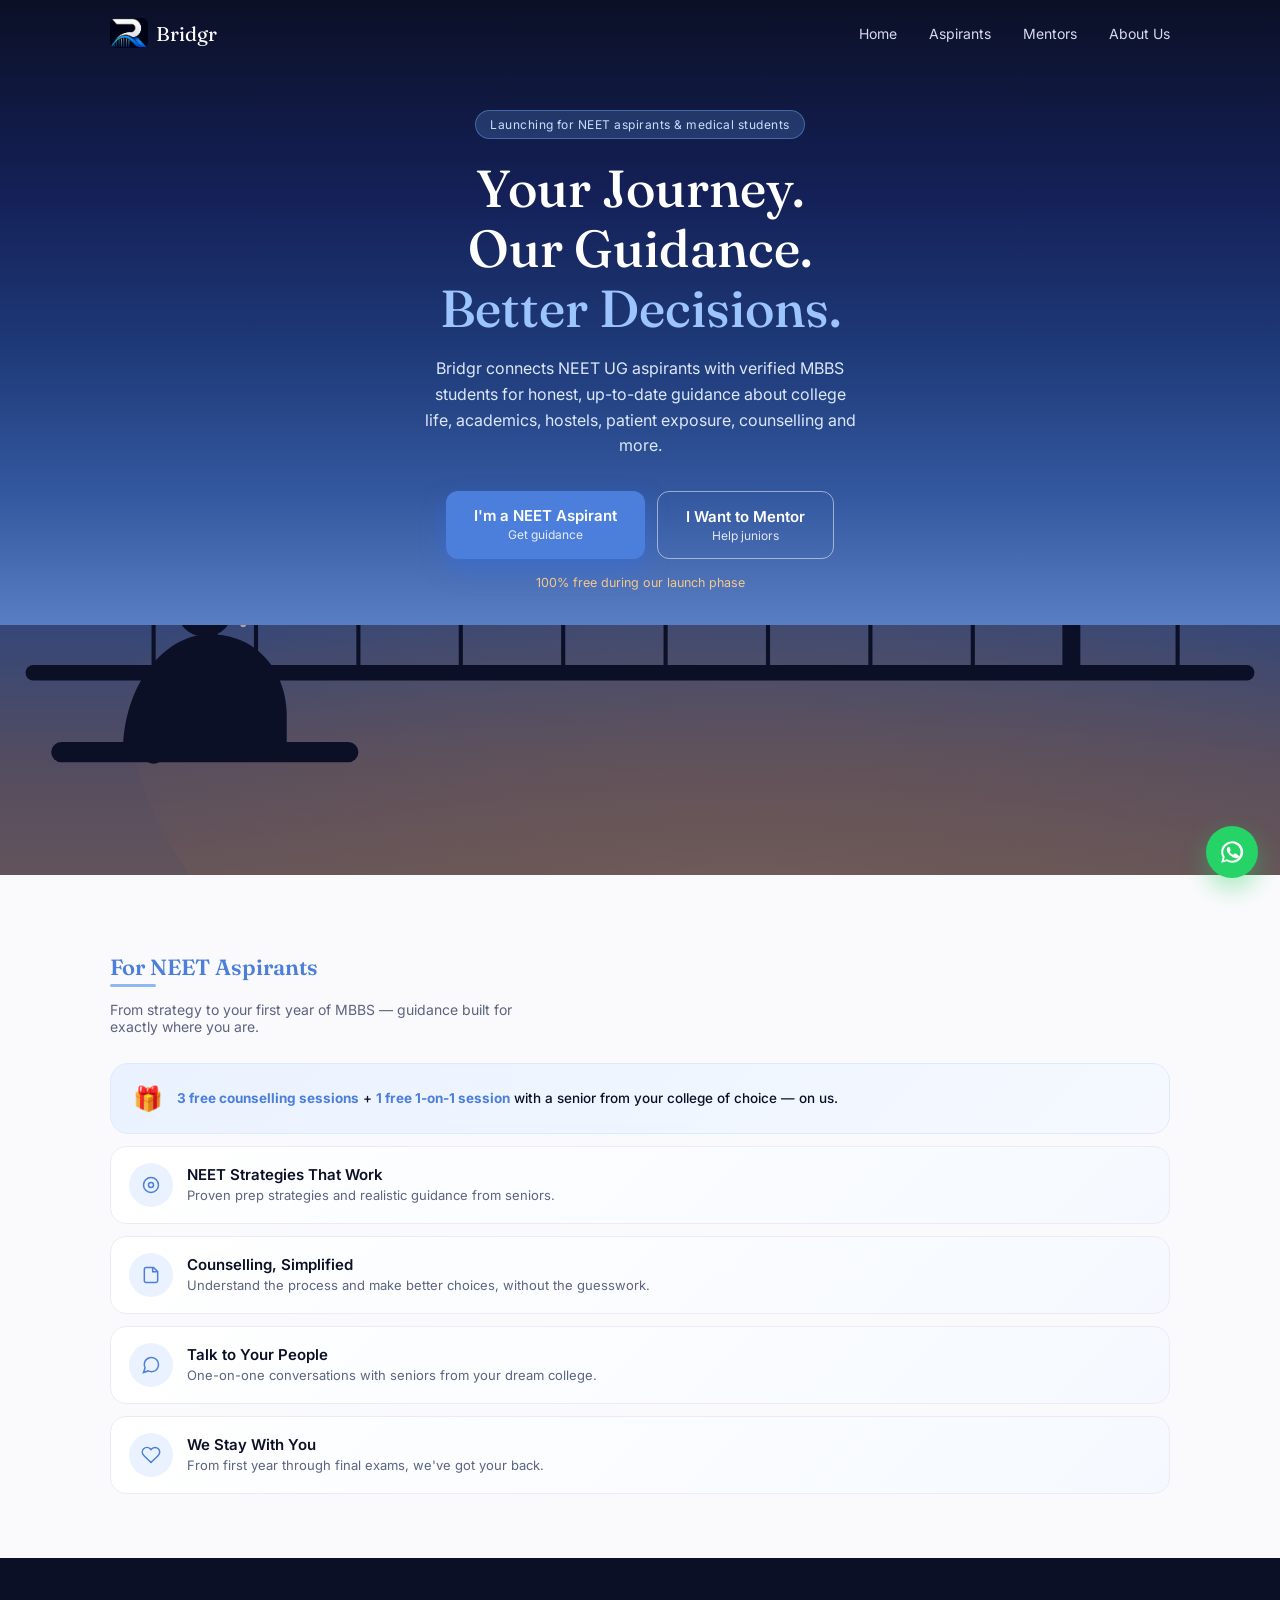
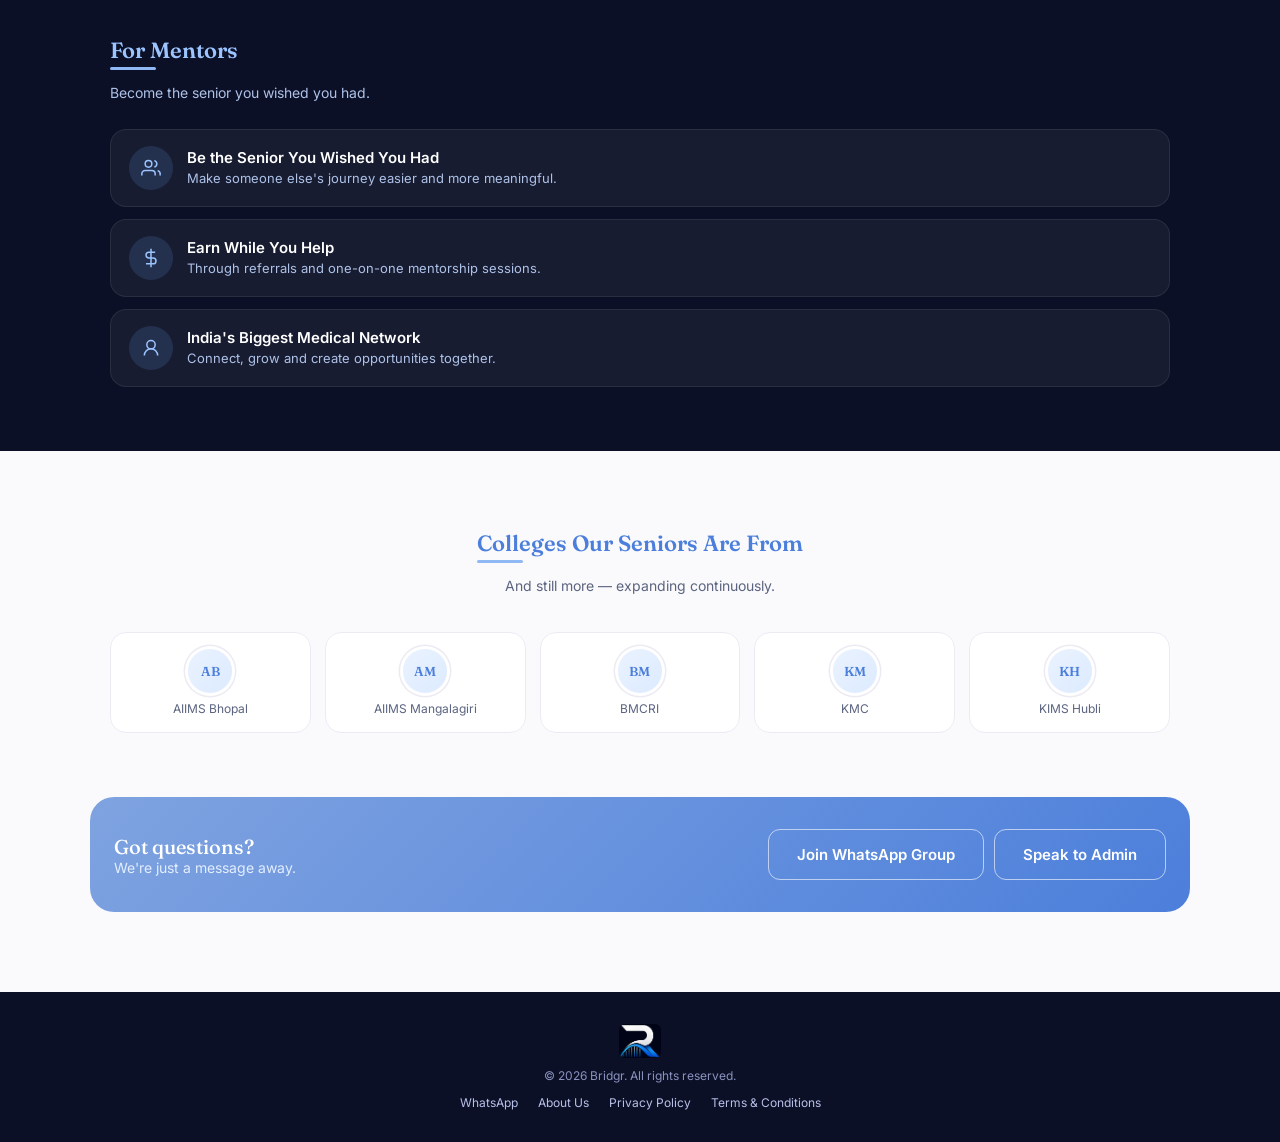
==== index.html @ baf256c0 "Add files via upload" ====
<!DOCTYPE html>
<html lang="en">
<head>
<meta charset="UTF-8" />
<meta name="viewport" content="width=device-width, initial-scale=1.0" />
<title>Bridgr — Your Journey. Our Guidance.</title>
<link rel="preconnect" href="https://fonts.googleapis.com">
<link href="https://fonts.googleapis.com/css2?family=Fraunces:opsz,wght@9..144,400;9..144,500;9..144,600&family=Inter:wght@400;500;600;700&display=swap" rel="stylesheet">
<link rel="icon" type="image/png" href="logo.png">
<style>
  :root{
    --navy:#0B1026; --blue:#4C7FDB; --blue-light:#8FB8F5; --blue-deep:#2C4E9E;
    --ink:#0B1026; --muted:#5B6480; --bg:#FAFAFC; --card:#FFFFFF; --line:#ECEBF4; --green:#25D366;
  }
  *{box-sizing:border-box; margin:0; padding:0;}
  html{scroll-behavior:smooth;}
  body{ font-family:'Inter', sans-serif; background:var(--bg); color:var(--ink); -webkit-font-smoothing:antialiased; }
  h1,h2,h3{ font-family:'Fraunces', serif; font-weight:500; }
  a{ text-decoration:none; color:inherit; }
  img{ max-width:100%; display:block; }
  .wrap{ max-width:1100px; margin:0 auto; padding:0 20px; }
  .reveal{ opacity:0; transform:translateY(18px); filter:blur(3px); transition:opacity .6s ease, transform .6s ease, filter .6s ease; }
  .reveal.in{ opacity:1; transform:translateY(0); filter:blur(0); }

  header{ position:fixed; top:0; left:0; right:0; z-index:50; transition:all .3s ease; padding:18px 0; }
  header.scrolled{ background:rgba(11,16,38,0.75); backdrop-filter:blur(12px); padding:12px 0; box-shadow:0 1px 0 rgba(255,255,255,0.06); }
  nav{ display:flex; align-items:center; justify-content:space-between; }
  .logo{ display:flex; align-items:center; gap:8px; }
  .logo img{ height:30px; width:auto; border-radius:6px; }
  .logo span{ font-family:'Fraunces', serif; color:#fff; font-size:20px; }
  .nav-links{ display:flex; gap:32px; }
  .nav-links a{ color:#D7DAF0; font-size:14px; }
  .menu-btn{ display:none; background:none; border:none; color:#fff; font-size:22px; cursor:pointer; }
  .mobile-menu{ display:none; flex-direction:column; gap:16px; padding:16px 20px 20px; background:rgba(11,16,38,0.97); }
  .mobile-menu.open{ display:flex; }
  .mobile-menu a{ color:#D7DAF0; font-size:15px; }

  .hero{ position:relative; padding:110px 0 0; background:linear-gradient(180deg, #0B1026 0%, #142057 22%, #1E3A78 40%, #33579E 56%, #5B7FC4 72%, #A88F8A 88%, #C9A382 100%); overflow:hidden; color:#fff; }
  .hero-inner{ position:relative; z-index:2; text-align:center; padding-bottom:34px; }
  .eyebrow{ display:inline-block; font-size:12px; letter-spacing:.04em; color:#C9E0FA; background:rgba(111,177,255,0.2); border:1px solid rgba(111,177,255,0.4); padding:6px 14px; border-radius:999px; margin-bottom:20px; }
  .hero h1{ font-size:clamp(28px, 6vw, 44px); line-height:1.15; max-width:600px; margin:0 auto 18px; }
  .hero h1 .accent{ color:#9CC4FF; }
  .hero p.sub{ color:#DCE7FA; font-size:16px; max-width:440px; margin:0 auto 32px; line-height:1.6; }
  .btn-row{ display:flex; flex-direction:column; gap:12px; max-width:320px; margin:0 auto; }
  .btn{ display:block; text-align:center; padding:14px 24px; border-radius:12px; font-weight:600; font-size:15px; cursor:pointer; border:none; transition:transform .2s ease, box-shadow .2s ease, background .2s ease; }
  .btn small{ display:block; font-weight:400; font-size:12px; opacity:.85; margin-top:2px; }
  .btn-primary{ background:var(--blue); color:#fff; box-shadow:0 10px 24px rgba(47,111,237,0.4); }
  .btn-primary:hover{ background:var(--blue-light); transform:translateY(-2px); }
  .btn-ghost{ background:transparent; color:#fff; border:1.5px solid rgba(255,255,255,0.5); }
  .btn-ghost:hover{ background:rgba(255,255,255,0.1); }
  .launch-pill{ font-size:12.5px; color:#F3C98A; margin-top:16px; display:inline-block; }
  .hero-scene{ position:relative; height:250px; width:100%; }
  .hero-scene svg{ display:block; width:100%; height:100%; }

  .section{ padding:64px 0; }
  .section-head{ margin-bottom:28px; }
  .section-head .kicker{ color:var(--blue); font-size:22px; font-weight:600; font-family:'Fraunces', serif; position:relative; display:inline-block; margin-bottom:6px; }
  .section-head .kicker::after{ content:''; position:absolute; left:0; bottom:-6px; width:46px; height:3px; background:var(--blue-light); border-radius:2px; }
  .section-head p{ color:var(--muted); font-size:14px; margin-top:14px; max-width:420px; }

  .highlight-strip{ background:linear-gradient(135deg, #EAF2FF, #F5F9FF); border:1px solid #DCE9FF; border-radius:18px; padding:20px 22px; display:flex; align-items:center; gap:14px; margin-bottom:12px; }
  .highlight-strip .ico{ font-size:24px; }
  .highlight-strip p{ font-size:13.5px; color:var(--ink); font-weight:500; line-height:1.5; }
  .highlight-strip b{ color:var(--blue); }

  .card-list{ display:flex; flex-direction:column; gap:12px; }
  .fcard{ display:flex; align-items:center; gap:14px; background:linear-gradient(135deg, #FFFFFF, #F5F9FF); border:1px solid var(--line); border-radius:16px; padding:16px 18px; transition:transform .2s ease, box-shadow .2s ease; }
  .fcard:hover{ transform:translateY(-2px); box-shadow:0 10px 24px rgba(11,16,38,0.06); }
  .fcard .icon{ width:44px; height:44px; border-radius:50%; flex-shrink:0; display:flex; align-items:center; justify-content:center; background:#EAF2FF; color:var(--blue); }
  .fcard .icon svg{ width:20px; height:20px; }
  .fcard .txt h4{ font-family:'Inter'; font-weight:600; font-size:15px; margin-bottom:2px; }
  .fcard .txt p{ color:var(--muted); font-size:13px; line-height:1.4; }

  .college-grid{ display:grid; grid-template-columns:repeat(3, 1fr); gap:14px; margin-top:10px; }
  .college{ display:flex; flex-direction:column; align-items:center; gap:8px; background:var(--card); border:1px solid var(--line); border-radius:16px; padding:16px 8px; text-align:center; }
  .college .badge{ width:44px; height:44px; border-radius:50%; background:linear-gradient(135deg, #EAF2FF, #DCEBFF); display:flex; align-items:center; justify-content:center; font-family:'Fraunces'; font-weight:600; color:var(--blue); font-size:13px; box-shadow:0 0 0 3px #fff, 0 0 0 4.5px var(--line); }
  .college span{ font-size:12px; color:var(--muted); line-height:1.3; }
  .more-pill{ display:inline-flex; align-items:center; gap:6px; margin-top:20px; border:1px solid var(--line); border-radius:999px; padding:10px 18px; font-size:13px; color:var(--blue); background:#fff; }

  .cta-banner{ background:linear-gradient(135deg, #7FA3E0, #4C7FDB); border-radius:24px; padding:32px 24px; color:#fff; display:flex; flex-direction:column; gap:16px; align-items:flex-start; margin:0 20px 64px; }
  .cta-banner h3{ font-size:20px; }
  .cta-banner p{ color:#E3EEFF; font-size:14px; }
  .cta-banner .btn-ghost{ border-color:rgba(255,255,255,0.6); }
  .cta-options{ display:flex; flex-direction:column; gap:10px; width:100%; }

  footer{ background:var(--navy); color:#8A92BE; padding:32px 0; text-align:center; font-size:12px; }
  footer img{ height:34px; margin:0 auto 10px; border-radius:6px; }
  footer .flinks{ display:flex; flex-wrap:wrap; gap:20px; justify-content:center; margin-top:12px; }
  footer .flinks a{ color:#B9C0E8; }

  .wa-float{ position:fixed; bottom:22px; right:22px; z-index:40; width:52px; height:52px; border-radius:50%; background:var(--green); display:flex; align-items:center; justify-content:center; box-shadow:0 10px 24px rgba(37,211,102,0.4); }

  @media(min-width:760px){
    .nav-links{ display:flex; } .menu-btn{ display:none; }
    .hero h1{ font-size:52px; }
    .btn-row{ flex-direction:row; max-width:none; justify-content:center; }
    .btn{ padding:15px 28px; }
    .college-grid{ grid-template-columns:repeat(5,1fr); }
    .cta-banner{ flex-direction:row; align-items:center; justify-content:space-between; margin:0 auto 80px; max-width:1100px; }
    .cta-options{ flex-direction:row; width:auto; }
  }
  @media(max-width:759px){ .nav-links{ display:none; } .menu-btn{ display:block; } }
</style>
</head>
<body>

<header id="siteHeader">
  <div class="wrap">
    <nav>
      <a href="index.html" class="logo"><img src="logo.png" alt="Bridgr"><span>Bridgr</span></a>
      <div class="nav-links">
        <a href="index.html">Home</a>
        <a href="aspirants.html">Aspirants</a>
        <a href="mentor.html">Mentors</a>
        <a href="about.html">About Us</a>
      </div>
      <button class="menu-btn" id="menuBtn" aria-label="Menu">☰</button>
    </nav>
  </div>
  <div class="mobile-menu" id="mobileMenu">
    <a href="index.html">Home</a>
    <a href="aspirants.html">Aspirants</a>
    <a href="mentor.html">Mentors</a>
    <a href="about.html">About Us</a>
  </div>
</header>

<section class="hero" id="home">
  <div class="wrap hero-inner">
    <span class="eyebrow reveal in">Launching for NEET aspirants &amp; medical students</span>
    <h1 class="reveal in">Your Journey.<br/>Our Guidance.<br/><span class="accent">Better Decisions.</span></h1>
    <p class="sub reveal in">Bridgr connects NEET UG aspirants with verified MBBS students for honest, up-to-date guidance about college life, academics, hostels, patient exposure, counselling and more.</p>
    <div class="btn-row reveal in">
      <a class="btn btn-primary" href="aspirants.html">I'm a NEET Aspirant<small>Get guidance</small></a>
      <a class="btn btn-ghost" href="mentor.html">I Want to Mentor<small>Help juniors</small></a>
    </div>
    <span class="launch-pill reveal in">100% free during our launch phase</span>
  </div>
  <div class="hero-scene">
    <svg viewBox="0 0 500 320" preserveAspectRatio="xMidYMax slice">
      <defs>
        <linearGradient id="skyG" x1="0" y1="0" x2="0" y2="1">
          <stop offset="0%" stop-color="#1B3E8C" stop-opacity="0"/>
          <stop offset="100%" stop-color="#C9723F" stop-opacity="0.25"/>
        </linearGradient>
        <radialGradient id="sunGlow" cx="50%" cy="100%" r="75%">
          <stop offset="0%" stop-color="#FFE3B0" stop-opacity="0.95"/>
          <stop offset="45%" stop-color="#F3A65C" stop-opacity="0.5"/>
          <stop offset="100%" stop-color="#F3A65C" stop-opacity="0"/>
        </radialGradient>
        <radialGradient id="moonGlow" cx="50%" cy="50%" r="50%">
          <stop offset="0%" stop-color="#EAF2FF" stop-opacity="0.9"/>
          <stop offset="100%" stop-color="#EAF2FF" stop-opacity="0"/>
        </radialGradient>
      </defs>
      <rect x="0" y="0" width="500" height="320" fill="url(#skyG)"/>
      <ellipse cx="290" cy="250" rx="240" ry="160" fill="url(#sunGlow)"/>
      <circle cx="80" cy="45" r="16" fill="url(#moonGlow)"/>
      <!-- distant mountains -->
      <path d="M0 210 L60 165 L120 205 L190 150 L260 205 L330 170 L400 210 L500 175 L500 320 L0 320 Z" fill="#0F1E4A" opacity="0.55"/>
      <!-- clouds -->
      <g opacity="0.5" fill="#EAF2FF">
        <ellipse cx="150" cy="55" rx="30" ry="8"/>
        <ellipse cx="175" cy="50" rx="20" ry="7"/>
        <ellipse cx="380" cy="70" rx="26" ry="7"/>
      </g>
      <!-- city lights -->
      <g opacity="0.6">
        <circle cx="55" cy="215" r="1.6" fill="#FFE3B0"/>
        <circle cx="95" cy="222" r="1.2" fill="#FFE3B0"/>
        <circle cx="130" cy="212" r="1.4" fill="#FFE3B0"/>
        <circle cx="405" cy="218" r="1.4" fill="#FFE3B0"/>
        <circle cx="440" cy="210" r="1.2" fill="#FFE3B0"/>
        <circle cx="468" cy="220" r="1.6" fill="#FFE3B0"/>
      </g>
      <!-- birds -->
      <g stroke="#F7D9B8" stroke-width="1.4" fill="none" opacity="0.7">
        <path d="M150 60 q6 -8 12 0 q6 -8 12 0"/>
        <path d="M340 40 q5 -7 10 0 q5 -7 10 0"/>
        <path d="M260 90 q5 -7 10 0 q5 -7 10 0"/>
      </g>
      <!-- bridge towers -->
      <rect x="78" y="130" width="7" height="112" fill="#0B1026"/>
      <rect x="415" y="130" width="7" height="112" fill="#0B1026"/>
      <!-- main cables -->
      <path d="M20 220 C 120 100, 380 100, 480 220" stroke="#0B1026" stroke-width="4" fill="none"/>
      <!-- suspenders -->
      <g stroke="#0B1026" stroke-width="1.6">
        <line x1="60" y1="206" x2="60" y2="238"/>
        <line x1="100" y1="160" x2="100" y2="238"/>
        <line x1="140" y1="132" x2="140" y2="238"/>
        <line x1="180" y1="114" x2="180" y2="238"/>
        <line x1="220" y1="104" x2="220" y2="238"/>
        <line x1="260" y1="102" x2="260" y2="238"/>
        <line x1="300" y1="107" x2="300" y2="238"/>
        <line x1="340" y1="120" x2="340" y2="238"/>
        <line x1="380" y1="142" x2="380" y2="238"/>
        <line x1="420" y1="175" x2="420" y2="238"/>
        <line x1="460" y1="210" x2="460" y2="238"/>
      </g>
      <rect x="10" y="238" width="480" height="6" rx="3" fill="#0B1026"/>
      <!-- seated figure -->
      <g transform="translate(78,206)">
        <path d="M-30 66 C -30 40, -14 20, 4 20 C 22 20, 34 34, 34 52 L 34 66 Z" fill="#0B1026"/>
        <circle cx="2" cy="10" r="11" fill="#0B1026"/>
        <path d="M-18 66 C -18 48, -8 36, 6 36" stroke="#0B1026" stroke-width="9" fill="none" stroke-linecap="round"/>
      </g>
      <rect x="20" y="268" width="120" height="8" rx="4" fill="#0B1026"/>
    </svg>
  </div>
</section>

<section class="section" id="about">
  <div class="wrap">
    <div class="section-head reveal in">
      <p class="kicker">For NEET Aspirants</p>
      <p>From strategy to your first year of MBBS — guidance built for exactly where you are.</p>
    </div>

    <div class="highlight-strip reveal in">
      <span class="ico">🎁</span>
      <p><b>3 free counselling sessions</b> + <b>1 free 1-on-1 session</b> with a senior from your college of choice — on us.</p>
    </div>

    <div class="card-list">
      <div class="fcard reveal in">
        <div class="icon"><svg viewBox="0 0 24 24" fill="none" stroke="currentColor" stroke-width="1.8"><circle cx="12" cy="12" r="9"/><circle cx="12" cy="12" r="3"/></svg></div>
        <div class="txt"><h4>NEET Strategies That Work</h4><p>Proven prep strategies and realistic guidance from seniors.</p></div>
      </div>
      <div class="fcard reveal in">
        <div class="icon"><svg viewBox="0 0 24 24" fill="none" stroke="currentColor" stroke-width="1.8"><path d="M4 19V5a2 2 0 0 1 2-2h9l5 5v11a2 2 0 0 1-2 2H6a2 2 0 0 1-2-2Z"/><path d="M14 3v5h5"/></svg></div>
        <div class="txt"><h4>Counselling, Simplified</h4><p>Understand the process and make better choices, without the guesswork.</p></div>
      </div>
      <div class="fcard reveal in">
        <div class="icon"><svg viewBox="0 0 24 24" fill="none" stroke="currentColor" stroke-width="1.8"><path d="M21 11.5a8.4 8.4 0 0 1-.9 3.8 8.5 8.5 0 0 1-7.6 4.7 8.4 8.4 0 0 1-3.8-.9L3 21l1.9-5.7a8.4 8.4 0 0 1-.9-3.8 8.5 8.5 0 0 1 4.7-7.6 8.4 8.4 0 0 1 3.8-.9h.5a8.48 8.48 0 0 1 8 8v.5z"/></svg></div>
        <div class="txt"><h4>Talk to Your People</h4><p>One-on-one conversations with seniors from your dream college.</p></div>
      </div>
      <div class="fcard reveal in">
        <div class="icon"><svg viewBox="0 0 24 24" fill="none" stroke="currentColor" stroke-width="1.8"><path d="M20.8 4.6a5.5 5.5 0 0 0-7.8 0L12 5.6l-1-1a5.5 5.5 0 0 0-7.8 7.8l1 1L12 21l7.8-7.6 1-1a5.5 5.5 0 0 0 0-7.8Z"/></svg></div>
        <div class="txt"><h4>We Stay With You</h4><p>From first year through final exams, we've got your back.</p></div>
      </div>
    </div>
  </div>
</section>

<section class="section" id="mentors" style="background:var(--navy); color:#fff;">
  <div class="wrap">
    <div class="section-head reveal in">
      <p class="kicker" style="color:#9CC4FF;">For Mentors</p>
      <p style="color:#AEC2E8;">Become the senior you wished you had.</p>
    </div>
    <div class="card-list">
      <div class="fcard reveal in" style="background:rgba(255,255,255,0.05); border-color:rgba(255,255,255,0.08);">
        <div class="icon" style="background:rgba(111,177,255,0.15); color:#9CC4FF;"><svg viewBox="0 0 24 24" fill="none" stroke="currentColor" stroke-width="1.8"><path d="M17 21v-2a4 4 0 0 0-4-4H5a4 4 0 0 0-4 4v2"/><circle cx="9" cy="7" r="4"/><path d="M23 21v-2a4 4 0 0 0-3-3.87"/><path d="M16 3.13a4 4 0 0 1 0 7.75"/></svg></div>
        <div class="txt"><h4 style="color:#fff;">Be the Senior You Wished You Had</h4><p style="color:#AEC2E8;">Make someone else's journey easier and more meaningful.</p></div>
      </div>
      <div class="fcard reveal in" style="background:rgba(255,255,255,0.05); border-color:rgba(255,255,255,0.08);">
        <div class="icon" style="background:rgba(111,177,255,0.15); color:#9CC4FF;"><svg viewBox="0 0 24 24" fill="none" stroke="currentColor" stroke-width="1.8"><path d="M12 1v22"/><path d="M17 5H9.5a3.5 3.5 0 0 0 0 7h5a3.5 3.5 0 0 1 0 7H6"/></svg></div>
        <div class="txt"><h4 style="color:#fff;">Earn While You Help</h4><p style="color:#AEC2E8;">Through referrals and one-on-one mentorship sessions.</p></div>
      </div>
      <div class="fcard reveal in" style="background:rgba(255,255,255,0.05); border-color:rgba(255,255,255,0.08);">
        <div class="icon" style="background:rgba(111,177,255,0.15); color:#9CC4FF;"><svg viewBox="0 0 24 24" fill="none" stroke="currentColor" stroke-width="1.8"><circle cx="12" cy="8" r="5"/><path d="M20 21a8 8 0 1 0-16 0"/></svg></div>
        <div class="txt"><h4 style="color:#fff;">India's Biggest Medical Network</h4><p style="color:#AEC2E8;">Connect, grow and create opportunities together.</p></div>
      </div>
    </div>
  </div>
</section>

<section class="section">
  <div class="wrap" style="text-align:center;">
    <div class="section-head reveal in" style="display:inline-block; text-align:center;">
      <p class="kicker" style="display:inline-block;">Colleges Our Seniors Are From</p>
      <p style="margin:14px auto 0;">And still more — expanding continuously.</p>
    </div>
    <div class="college-grid">
      <div class="college reveal in"><div class="badge">AB</div><span>AIIMS Bhopal</span></div>
      <div class="college reveal in"><div class="badge">AM</div><span>AIIMS Mangalagiri</span></div>
      <div class="college reveal in"><div class="badge">BM</div><span>BMCRI</span></div>
      <div class="college reveal in"><div class="badge">KM</div><span>KMC</span></div>
      <div class="college reveal in"><div class="badge">KH</div><span>KIMS Hubli</span></div>
    </div>
  </div>
</section>

<div class="cta-banner reveal in">
  <div>
    <h3>Got questions?</h3>
    <p>We're just a message away.</p>
  </div>
  <div class="cta-options">
    <a class="btn btn-ghost" href="https://chat.whatsapp.com/FCxniqSXUYDHcK1VcQtfHZ?s=cl&p=a&mlu=4&amv=2" target="_blank" rel="noreferrer">Join WhatsApp Group</a>
    <a class="btn btn-ghost" href="https://wa.me/919353777094" target="_blank" rel="noreferrer">Speak to Admin</a>
  </div>
</div>

<footer id="footer">
  <div class="wrap">
    <img src="logo.png" alt="Bridgr">
    <p>© 2026 Bridgr. All rights reserved.</p>
    <div class="flinks">
      <a href="https://wa.me/919353777094" target="_blank" rel="noreferrer">WhatsApp</a>
      <a href="about.html">About Us</a>
      <a href="#">Privacy Policy</a>
      <a href="#">Terms &amp; Conditions</a>
    </div>
  </div>
</footer>

<a class="wa-float" href="https://wa.me/919353777094" target="_blank" rel="noreferrer" aria-label="WhatsApp">
  <svg width="26" height="26" viewBox="0 0 24 24" fill="#fff"><path d="M12 2a10 10 0 0 0-8.6 15L2 22l5.2-1.4A10 10 0 1 0 12 2Zm0 18a8 8 0 0 1-4.1-1.1l-.3-.2-3.1.8.8-3-.2-.3A8 8 0 1 1 12 20Zm4.4-6c-.2-.1-1.4-.7-1.6-.8-.2-.1-.4-.1-.5.1-.2.2-.6.8-.8 1-.1.2-.3.2-.5.1-1.3-.6-2.1-1.1-2.9-2.5-.2-.4.2-.4.6-1.2.1-.2 0-.4 0-.5C10.4 9 10 8 9.8 7.6c-.1-.4-.3-.3-.5-.3h-.4c-.2 0-.5.1-.7.3-.2.2-1 1-1 2.3 0 1.4 1 2.7 1.1 2.9.1.2 2 3.1 4.9 4.2.7.3 1.2.4 1.6.6.7.2 1.3.2 1.8.1.5-.1 1.4-.6 1.6-1.1.2-.5.2-1 .1-1.1-.1-.1-.2-.2-.4-.3Z"/></svg>
</a>

<script>
  const header = document.getElementById('siteHeader');
  window.addEventListener('scroll', () => header.classList.toggle('scrolled', window.scrollY > 20));
  const menuBtn = document.getElementById('menuBtn');
  const mobileMenu = document.getElementById('mobileMenu');
  menuBtn.addEventListener('click', () => mobileMenu.classList.toggle('open'));
  mobileMenu.querySelectorAll('a').forEach(a => a.addEventListener('click', () => mobileMenu.classList.remove('open')));
</script>
</body>
</html>
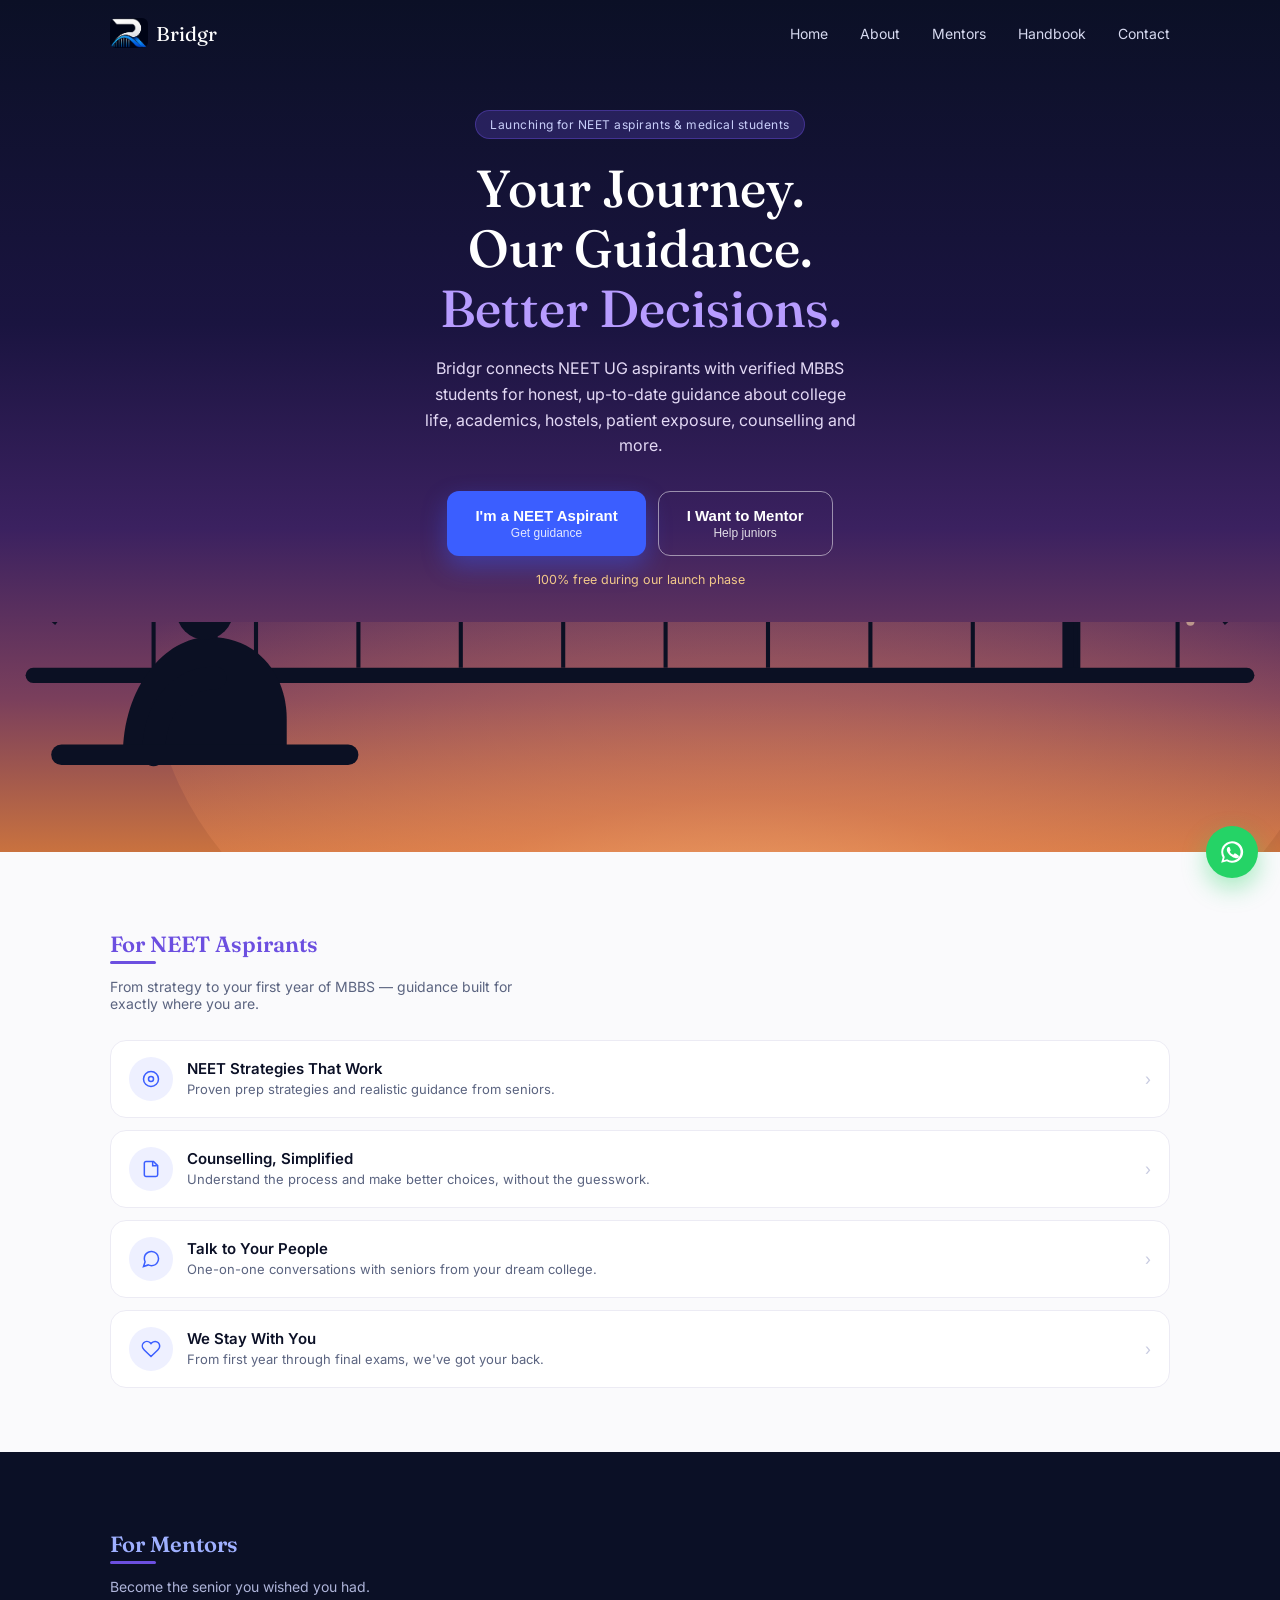
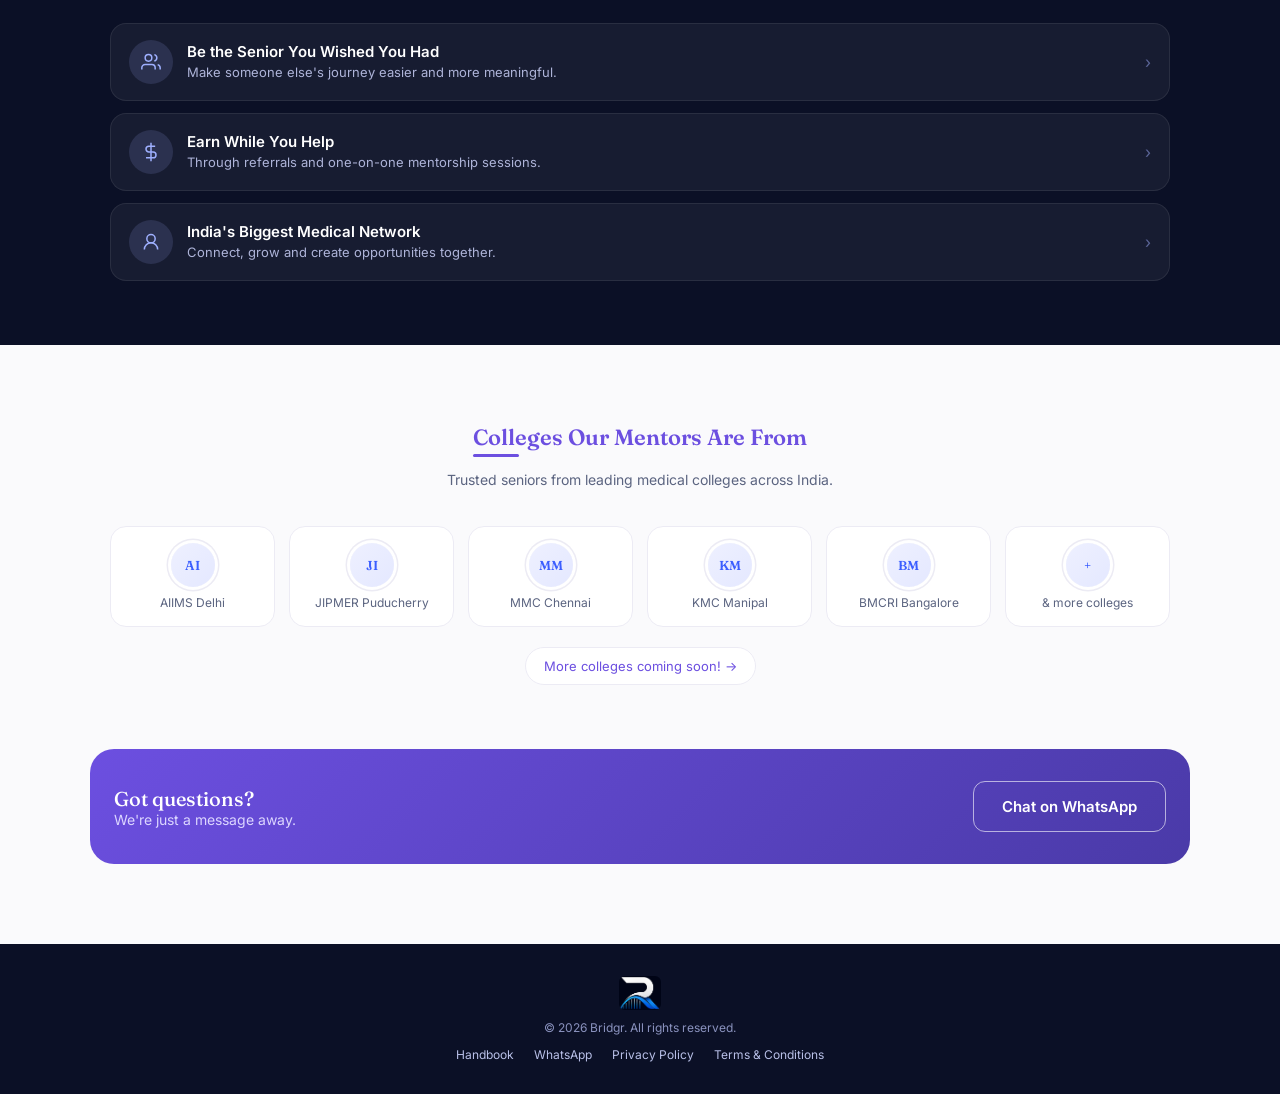
==== commit f1cf417e: "Add files via upload" ====
--- a/index.html
+++ b/index.html
@@ -9,21 +9,49 @@
 <link rel="icon" type="image/png" href="logo.png">
 <style>
   :root{
-    --navy:#0B1026; --blue:#4C7FDB; --blue-light:#8FB8F5; --blue-deep:#2C4E9E;
-    --ink:#0B1026; --muted:#5B6480; --bg:#FAFAFC; --card:#FFFFFF; --line:#ECEBF4; --green:#25D366;
+    --navy:#0B1026;
+    --navy-2:#141B3A;
+    --blue:#3B5EFF;
+    --blue-light:#5D7BFF;
+    --purple:#6C4FE0;
+    --purple-2:#4A3AA8;
+    --ink:#0B1026;
+    --muted:#5B6480;
+    --bg:#FAFAFC;
+    --card:#FFFFFF;
+    --line:#ECEBF4;
+    --green:#25D366;
   }
   *{box-sizing:border-box; margin:0; padding:0;}
   html{scroll-behavior:smooth;}
-  body{ font-family:'Inter', sans-serif; background:var(--bg); color:var(--ink); -webkit-font-smoothing:antialiased; }
+  body{
+    font-family:'Inter', sans-serif;
+    background:var(--bg);
+    color:var(--ink);
+    -webkit-font-smoothing:antialiased;
+  }
   h1,h2,h3{ font-family:'Fraunces', serif; font-weight:500; }
   a{ text-decoration:none; color:inherit; }
   img{ max-width:100%; display:block; }
   .wrap{ max-width:1100px; margin:0 auto; padding:0 20px; }
-  .reveal{ opacity:0; transform:translateY(18px); filter:blur(3px); transition:opacity .6s ease, transform .6s ease, filter .6s ease; }
+
+  .reveal{
+    opacity:0; transform:translateY(18px); filter:blur(3px);
+    transition:opacity .6s ease, transform .6s ease, filter .6s ease;
+  }
   .reveal.in{ opacity:1; transform:translateY(0); filter:blur(0); }
 
-  header{ position:fixed; top:0; left:0; right:0; z-index:50; transition:all .3s ease; padding:18px 0; }
-  header.scrolled{ background:rgba(11,16,38,0.75); backdrop-filter:blur(12px); padding:12px 0; box-shadow:0 1px 0 rgba(255,255,255,0.06); }
+  header{
+    position:fixed; top:0; left:0; right:0; z-index:50;
+    transition:all .3s ease;
+    padding:18px 0;
+  }
+  header.scrolled{
+    background:rgba(11,16,38,0.75);
+    backdrop-filter:blur(12px);
+    padding:12px 0;
+    box-shadow:0 1px 0 rgba(255,255,255,0.06);
+  }
   nav{ display:flex; align-items:center; justify-content:space-between; }
   .logo{ display:flex; align-items:center; gap:8px; }
   .logo img{ height:30px; width:auto; border-radius:6px; }
@@ -35,71 +63,132 @@
   .mobile-menu.open{ display:flex; }
   .mobile-menu a{ color:#D7DAF0; font-size:15px; }
 
-  .hero{ position:relative; padding:110px 0 0; background:linear-gradient(180deg, #0B1026 0%, #142057 22%, #1E3A78 40%, #33579E 56%, #5B7FC4 72%, #A88F8A 88%, #C9A382 100%); overflow:hidden; color:#fff; }
+  .hero{
+    position:relative;
+    padding:110px 0 0;
+    background:linear-gradient(180deg, #0B1026 0%, #1A1440 38%, #3B2160 62%, #7A3F5C 82%, #C9723F 100%);
+    overflow:hidden;
+    color:#fff;
+  }
   .hero-inner{ position:relative; z-index:2; text-align:center; padding-bottom:34px; }
-  .eyebrow{ display:inline-block; font-size:12px; letter-spacing:.04em; color:#C9E0FA; background:rgba(111,177,255,0.2); border:1px solid rgba(111,177,255,0.4); padding:6px 14px; border-radius:999px; margin-bottom:20px; }
-  .hero h1{ font-size:clamp(28px, 6vw, 44px); line-height:1.15; max-width:600px; margin:0 auto 18px; }
-  .hero h1 .accent{ color:#9CC4FF; }
-  .hero p.sub{ color:#DCE7FA; font-size:16px; max-width:440px; margin:0 auto 32px; line-height:1.6; }
+  .eyebrow{
+    display:inline-block; font-size:12px; letter-spacing:.04em;
+    color:#C9CFFA; background:rgba(108,79,224,0.25);
+    border:1px solid rgba(108,79,224,0.4);
+    padding:6px 14px; border-radius:999px; margin-bottom:20px;
+  }
+  .hero h1{
+    font-size:clamp(28px, 6vw, 44px);
+    line-height:1.15;
+    max-width:600px; margin:0 auto 18px;
+  }
+  .hero h1 .accent{ color:#B79CFF; }
+  .hero p.sub{
+    color:#E3D9F5; font-size:16px; max-width:440px; margin:0 auto 32px; line-height:1.6;
+  }
   .btn-row{ display:flex; flex-direction:column; gap:12px; max-width:320px; margin:0 auto; }
-  .btn{ display:block; text-align:center; padding:14px 24px; border-radius:12px; font-weight:600; font-size:15px; cursor:pointer; border:none; transition:transform .2s ease, box-shadow .2s ease, background .2s ease; }
+  .btn{
+    display:block; text-align:center; padding:14px 24px; border-radius:12px;
+    font-weight:600; font-size:15px; cursor:pointer; border:none;
+    transition:transform .2s ease, box-shadow .2s ease, background .2s ease;
+  }
   .btn small{ display:block; font-weight:400; font-size:12px; opacity:.85; margin-top:2px; }
-  .btn-primary{ background:var(--blue); color:#fff; box-shadow:0 10px 24px rgba(47,111,237,0.4); }
+  .btn-primary{ background:var(--blue); color:#fff; box-shadow:0 10px 24px rgba(59,94,255,0.4); }
   .btn-primary:hover{ background:var(--blue-light); transform:translateY(-2px); }
   .btn-ghost{ background:transparent; color:#fff; border:1.5px solid rgba(255,255,255,0.5); }
   .btn-ghost:hover{ background:rgba(255,255,255,0.1); }
   .launch-pill{ font-size:12.5px; color:#F3C98A; margin-top:16px; display:inline-block; }
-  .hero-scene{ position:relative; height:250px; width:100%; }
+
+  .hero-scene{ position:relative; height:230px; width:100%; }
   .hero-scene svg{ display:block; width:100%; height:100%; }
 
   .section{ padding:64px 0; }
   .section-head{ margin-bottom:28px; }
-  .section-head .kicker{ color:var(--blue); font-size:22px; font-weight:600; font-family:'Fraunces', serif; position:relative; display:inline-block; margin-bottom:6px; }
-  .section-head .kicker::after{ content:''; position:absolute; left:0; bottom:-6px; width:46px; height:3px; background:var(--blue-light); border-radius:2px; }
+  .section-head .kicker{
+    color:var(--purple); font-size:22px; font-weight:600; font-family:'Fraunces', serif;
+    position:relative; display:inline-block; margin-bottom:6px;
+  }
+  .section-head .kicker::after{
+    content:''; position:absolute; left:0; bottom:-6px; width:46px; height:3px;
+    background:var(--purple); border-radius:2px;
+  }
   .section-head p{ color:var(--muted); font-size:14px; margin-top:14px; max-width:420px; }
 
-  .highlight-strip{ background:linear-gradient(135deg, #EAF2FF, #F5F9FF); border:1px solid #DCE9FF; border-radius:18px; padding:20px 22px; display:flex; align-items:center; gap:14px; margin-bottom:12px; }
-  .highlight-strip .ico{ font-size:24px; }
-  .highlight-strip p{ font-size:13.5px; color:var(--ink); font-weight:500; line-height:1.5; }
-  .highlight-strip b{ color:var(--blue); }
-
   .card-list{ display:flex; flex-direction:column; gap:12px; }
-  .fcard{ display:flex; align-items:center; gap:14px; background:linear-gradient(135deg, #FFFFFF, #F5F9FF); border:1px solid var(--line); border-radius:16px; padding:16px 18px; transition:transform .2s ease, box-shadow .2s ease; }
+  .fcard{
+    display:flex; align-items:center; gap:14px;
+    background:var(--card); border:1px solid var(--line); border-radius:16px;
+    padding:16px 18px;
+    transition:transform .2s ease, box-shadow .2s ease;
+  }
   .fcard:hover{ transform:translateY(-2px); box-shadow:0 10px 24px rgba(11,16,38,0.06); }
-  .fcard .icon{ width:44px; height:44px; border-radius:50%; flex-shrink:0; display:flex; align-items:center; justify-content:center; background:#EAF2FF; color:var(--blue); }
+  .fcard .icon{
+    width:44px; height:44px; border-radius:50%; flex-shrink:0;
+    display:flex; align-items:center; justify-content:center;
+    background:#EEF0FF; color:var(--blue);
+  }
   .fcard .icon svg{ width:20px; height:20px; }
   .fcard .txt h4{ font-family:'Inter'; font-weight:600; font-size:15px; margin-bottom:2px; }
   .fcard .txt p{ color:var(--muted); font-size:13px; line-height:1.4; }
-
-  .college-grid{ display:grid; grid-template-columns:repeat(3, 1fr); gap:14px; margin-top:10px; }
-  .college{ display:flex; flex-direction:column; align-items:center; gap:8px; background:var(--card); border:1px solid var(--line); border-radius:16px; padding:16px 8px; text-align:center; }
-  .college .badge{ width:44px; height:44px; border-radius:50%; background:linear-gradient(135deg, #EAF2FF, #DCEBFF); display:flex; align-items:center; justify-content:center; font-family:'Fraunces'; font-weight:600; color:var(--blue); font-size:13px; box-shadow:0 0 0 3px #fff, 0 0 0 4.5px var(--line); }
+  .fcard .chev{ margin-left:auto; color:#C7CAE0; flex-shrink:0; }
+
+  .college-grid{
+    display:grid; grid-template-columns:repeat(3, 1fr); gap:14px; margin-top:10px;
+  }
+  .college{
+    display:flex; flex-direction:column; align-items:center; gap:8px;
+    background:var(--card); border:1px solid var(--line); border-radius:16px;
+    padding:16px 8px; text-align:center;
+  }
+  .college .badge{
+    width:44px; height:44px; border-radius:50%;
+    background:linear-gradient(135deg, #EEF0FF, #E4E8FF);
+    display:flex; align-items:center; justify-content:center;
+    font-family:'Fraunces'; font-weight:600; color:var(--blue); font-size:13px;
+    box-shadow:0 0 0 3px #fff, 0 0 0 4.5px var(--line);
+  }
   .college span{ font-size:12px; color:var(--muted); line-height:1.3; }
-  .more-pill{ display:inline-flex; align-items:center; gap:6px; margin-top:20px; border:1px solid var(--line); border-radius:999px; padding:10px 18px; font-size:13px; color:var(--blue); background:#fff; }
-
-  .cta-banner{ background:linear-gradient(135deg, #7FA3E0, #4C7FDB); border-radius:24px; padding:32px 24px; color:#fff; display:flex; flex-direction:column; gap:16px; align-items:flex-start; margin:0 20px 64px; }
+  .more-pill{
+    display:inline-flex; align-items:center; gap:6px; margin-top:20px;
+    border:1px solid var(--line); border-radius:999px; padding:10px 18px;
+    font-size:13px; color:var(--purple); background:#fff;
+  }
+
+  .cta-banner{
+    background:linear-gradient(135deg, var(--purple), var(--purple-2));
+    border-radius:24px; padding:32px 24px; color:#fff;
+    display:flex; flex-direction:column; gap:16px; align-items:flex-start;
+    margin:0 20px 64px;
+  }
   .cta-banner h3{ font-size:20px; }
-  .cta-banner p{ color:#E3EEFF; font-size:14px; }
+  .cta-banner p{ color:#DCD6FF; font-size:14px; }
   .cta-banner .btn-ghost{ border-color:rgba(255,255,255,0.6); }
-  .cta-options{ display:flex; flex-direction:column; gap:10px; width:100%; }
 
   footer{ background:var(--navy); color:#8A92BE; padding:32px 0; text-align:center; font-size:12px; }
   footer img{ height:34px; margin:0 auto 10px; border-radius:6px; }
   footer .flinks{ display:flex; flex-wrap:wrap; gap:20px; justify-content:center; margin-top:12px; }
   footer .flinks a{ color:#B9C0E8; }
 
-  .wa-float{ position:fixed; bottom:22px; right:22px; z-index:40; width:52px; height:52px; border-radius:50%; background:var(--green); display:flex; align-items:center; justify-content:center; box-shadow:0 10px 24px rgba(37,211,102,0.4); }
+  .wa-float{
+    position:fixed; bottom:22px; right:22px; z-index:40;
+    width:52px; height:52px; border-radius:50%; background:var(--green);
+    display:flex; align-items:center; justify-content:center;
+    box-shadow:0 10px 24px rgba(37,211,102,0.4);
+  }
 
   @media(min-width:760px){
-    .nav-links{ display:flex; } .menu-btn{ display:none; }
+    .nav-links{ display:flex; }
+    .menu-btn{ display:none; }
     .hero h1{ font-size:52px; }
     .btn-row{ flex-direction:row; max-width:none; justify-content:center; }
     .btn{ padding:15px 28px; }
-    .college-grid{ grid-template-columns:repeat(5,1fr); }
+    .college-grid{ grid-template-columns:repeat(6,1fr); }
     .cta-banner{ flex-direction:row; align-items:center; justify-content:space-between; margin:0 auto 80px; max-width:1100px; }
-    .cta-options{ flex-direction:row; width:auto; }
-  }
-  @media(max-width:759px){ .nav-links{ display:none; } .menu-btn{ display:block; } }
+  }
+  @media(max-width:759px){
+    .nav-links{ display:none; }
+    .menu-btn{ display:block; }
+  }
 </style>
 </head>
 <body>
@@ -107,21 +196,26 @@
 <header id="siteHeader">
   <div class="wrap">
     <nav>
-      <a href="index.html" class="logo"><img src="logo.png" alt="Bridgr"><span>Bridgr</span></a>
+      <a href="#home" class="logo">
+        <img src="logo.png" alt="Bridgr">
+        <span>Bridgr</span>
+      </a>
       <div class="nav-links">
-        <a href="index.html">Home</a>
-        <a href="aspirants.html">Aspirants</a>
-        <a href="mentor.html">Mentors</a>
-        <a href="about.html">About Us</a>
+        <a href="#home">Home</a>
+        <a href="#about">About</a>
+        <a href="#mentors">Mentors</a>
+        <a href="handbook.html">Handbook</a>
+        <a href="#footer">Contact</a>
       </div>
       <button class="menu-btn" id="menuBtn" aria-label="Menu">☰</button>
     </nav>
   </div>
   <div class="mobile-menu" id="mobileMenu">
-    <a href="index.html">Home</a>
-    <a href="aspirants.html">Aspirants</a>
-    <a href="mentor.html">Mentors</a>
-    <a href="about.html">About Us</a>
+    <a href="#home">Home</a>
+    <a href="#about">About</a>
+    <a href="#mentors">Mentors</a>
+    <a href="handbook.html">Handbook</a>
+    <a href="#footer">Contact</a>
   </div>
 </header>
 
@@ -131,81 +225,50 @@
     <h1 class="reveal in">Your Journey.<br/>Our Guidance.<br/><span class="accent">Better Decisions.</span></h1>
     <p class="sub reveal in">Bridgr connects NEET UG aspirants with verified MBBS students for honest, up-to-date guidance about college life, academics, hostels, patient exposure, counselling and more.</p>
     <div class="btn-row reveal in">
-      <a class="btn btn-primary" href="aspirants.html">I'm a NEET Aspirant<small>Get guidance</small></a>
-      <a class="btn btn-ghost" href="mentor.html">I Want to Mentor<small>Help juniors</small></a>
+      <button class="btn btn-primary" onclick="scrollToId('form-cta')">I'm a NEET Aspirant<small>Get guidance</small></button>
+      <button class="btn btn-ghost" onclick="scrollToId('mentors')">I Want to Mentor<small>Help juniors</small></button>
     </div>
     <span class="launch-pill reveal in">100% free during our launch phase</span>
   </div>
   <div class="hero-scene">
-    <svg viewBox="0 0 500 320" preserveAspectRatio="xMidYMax slice">
+    <svg viewBox="0 0 500 300" preserveAspectRatio="xMidYMax slice">
       <defs>
-        <linearGradient id="skyG" x1="0" y1="0" x2="0" y2="1">
-          <stop offset="0%" stop-color="#1B3E8C" stop-opacity="0"/>
-          <stop offset="100%" stop-color="#C9723F" stop-opacity="0.25"/>
-        </linearGradient>
         <radialGradient id="sunGlow" cx="50%" cy="100%" r="75%">
-          <stop offset="0%" stop-color="#FFE3B0" stop-opacity="0.95"/>
-          <stop offset="45%" stop-color="#F3A65C" stop-opacity="0.5"/>
-          <stop offset="100%" stop-color="#F3A65C" stop-opacity="0"/>
-        </radialGradient>
-        <radialGradient id="moonGlow" cx="50%" cy="50%" r="50%">
-          <stop offset="0%" stop-color="#EAF2FF" stop-opacity="0.9"/>
-          <stop offset="100%" stop-color="#EAF2FF" stop-opacity="0"/>
+          <stop offset="0%" stop-color="#FFD9A0" stop-opacity="0.9"/>
+          <stop offset="45%" stop-color="#F3915C" stop-opacity="0.5"/>
+          <stop offset="100%" stop-color="#F3915C" stop-opacity="0"/>
         </radialGradient>
       </defs>
-      <rect x="0" y="0" width="500" height="320" fill="url(#skyG)"/>
-      <ellipse cx="290" cy="250" rx="240" ry="160" fill="url(#sunGlow)"/>
-      <circle cx="80" cy="45" r="16" fill="url(#moonGlow)"/>
-      <!-- distant mountains -->
-      <path d="M0 210 L60 165 L120 205 L190 150 L260 205 L330 170 L400 210 L500 175 L500 320 L0 320 Z" fill="#0F1E4A" opacity="0.55"/>
-      <!-- clouds -->
-      <g opacity="0.5" fill="#EAF2FF">
-        <ellipse cx="150" cy="55" rx="30" ry="8"/>
-        <ellipse cx="175" cy="50" rx="20" ry="7"/>
-        <ellipse cx="380" cy="70" rx="26" ry="7"/>
+      <ellipse cx="290" cy="230" rx="230" ry="150" fill="url(#sunGlow)"/>
+      <g opacity="0.55">
+        <circle cx="60" cy="205" r="1.6" fill="#FFE3B0"/>
+        <circle cx="120" cy="203" r="1.4" fill="#FFE3B0"/>
+        <circle cx="410" cy="208" r="1.4" fill="#FFE3B0"/>
+        <circle cx="465" cy="210" r="1.6" fill="#FFE3B0"/>
       </g>
-      <!-- city lights -->
-      <g opacity="0.6">
-        <circle cx="55" cy="215" r="1.6" fill="#FFE3B0"/>
-        <circle cx="95" cy="222" r="1.2" fill="#FFE3B0"/>
-        <circle cx="130" cy="212" r="1.4" fill="#FFE3B0"/>
-        <circle cx="405" cy="218" r="1.4" fill="#FFE3B0"/>
-        <circle cx="440" cy="210" r="1.2" fill="#FFE3B0"/>
-        <circle cx="468" cy="220" r="1.6" fill="#FFE3B0"/>
+      <rect x="78" y="120" width="7" height="110" fill="#0B1023"/>
+      <rect x="415" y="120" width="7" height="110" fill="#0B1023"/>
+      <path d="M20 210 C 120 90, 380 90, 480 210" stroke="#0B1023" stroke-width="4" fill="none"/>
+      <g stroke="#0B1023" stroke-width="1.6">
+        <line x1="60" y1="196" x2="60" y2="228"/>
+        <line x1="100" y1="150" x2="100" y2="228"/>
+        <line x1="140" y1="122" x2="140" y2="228"/>
+        <line x1="180" y1="104" x2="180" y2="228"/>
+        <line x1="220" y1="94" x2="220" y2="228"/>
+        <line x1="260" y1="92" x2="260" y2="228"/>
+        <line x1="300" y1="97" x2="300" y2="228"/>
+        <line x1="340" y1="110" x2="340" y2="228"/>
+        <line x1="380" y1="132" x2="380" y2="228"/>
+        <line x1="420" y1="165" x2="420" y2="228"/>
+        <line x1="460" y1="200" x2="460" y2="228"/>
       </g>
-      <!-- birds -->
-      <g stroke="#F7D9B8" stroke-width="1.4" fill="none" opacity="0.7">
-        <path d="M150 60 q6 -8 12 0 q6 -8 12 0"/>
-        <path d="M340 40 q5 -7 10 0 q5 -7 10 0"/>
-        <path d="M260 90 q5 -7 10 0 q5 -7 10 0"/>
+      <rect x="10" y="228" width="480" height="6" rx="3" fill="#0B1023"/>
+      <g transform="translate(78,196)">
+        <path d="M-30 66 C -30 40, -14 20, 4 20 C 22 20, 34 34, 34 52 L 34 66 Z" fill="#0B1023"/>
+        <circle cx="2" cy="10" r="11" fill="#0B1023"/>
+        <path d="M-18 66 C -18 48, -8 36, 6 36" stroke="#0B1023" stroke-width="9" fill="none" stroke-linecap="round"/>
       </g>
-      <!-- bridge towers -->
-      <rect x="78" y="130" width="7" height="112" fill="#0B1026"/>
-      <rect x="415" y="130" width="7" height="112" fill="#0B1026"/>
-      <!-- main cables -->
-      <path d="M20 220 C 120 100, 380 100, 480 220" stroke="#0B1026" stroke-width="4" fill="none"/>
-      <!-- suspenders -->
-      <g stroke="#0B1026" stroke-width="1.6">
-        <line x1="60" y1="206" x2="60" y2="238"/>
-        <line x1="100" y1="160" x2="100" y2="238"/>
-        <line x1="140" y1="132" x2="140" y2="238"/>
-        <line x1="180" y1="114" x2="180" y2="238"/>
-        <line x1="220" y1="104" x2="220" y2="238"/>
-        <line x1="260" y1="102" x2="260" y2="238"/>
-        <line x1="300" y1="107" x2="300" y2="238"/>
-        <line x1="340" y1="120" x2="340" y2="238"/>
-        <line x1="380" y1="142" x2="380" y2="238"/>
-        <line x1="420" y1="175" x2="420" y2="238"/>
-        <line x1="460" y1="210" x2="460" y2="238"/>
-      </g>
-      <rect x="10" y="238" width="480" height="6" rx="3" fill="#0B1026"/>
-      <!-- seated figure -->
-      <g transform="translate(78,206)">
-        <path d="M-30 66 C -30 40, -14 20, 4 20 C 22 20, 34 34, 34 52 L 34 66 Z" fill="#0B1026"/>
-        <circle cx="2" cy="10" r="11" fill="#0B1026"/>
-        <path d="M-18 66 C -18 48, -8 36, 6 36" stroke="#0B1026" stroke-width="9" fill="none" stroke-linecap="round"/>
-      </g>
-      <rect x="20" y="268" width="120" height="8" rx="4" fill="#0B1026"/>
+      <rect x="20" y="258" width="120" height="8" rx="4" fill="#0B1023"/>
     </svg>
   </div>
 </section>
@@ -216,28 +279,26 @@
       <p class="kicker">For NEET Aspirants</p>
       <p>From strategy to your first year of MBBS — guidance built for exactly where you are.</p>
     </div>
-
-    <div class="highlight-strip reveal in">
-      <span class="ico">🎁</span>
-      <p><b>3 free counselling sessions</b> + <b>1 free 1-on-1 session</b> with a senior from your college of choice — on us.</p>
-    </div>
-
     <div class="card-list">
       <div class="fcard reveal in">
         <div class="icon"><svg viewBox="0 0 24 24" fill="none" stroke="currentColor" stroke-width="1.8"><circle cx="12" cy="12" r="9"/><circle cx="12" cy="12" r="3"/></svg></div>
         <div class="txt"><h4>NEET Strategies That Work</h4><p>Proven prep strategies and realistic guidance from seniors.</p></div>
+        <div class="chev">›</div>
       </div>
       <div class="fcard reveal in">
         <div class="icon"><svg viewBox="0 0 24 24" fill="none" stroke="currentColor" stroke-width="1.8"><path d="M4 19V5a2 2 0 0 1 2-2h9l5 5v11a2 2 0 0 1-2 2H6a2 2 0 0 1-2-2Z"/><path d="M14 3v5h5"/></svg></div>
         <div class="txt"><h4>Counselling, Simplified</h4><p>Understand the process and make better choices, without the guesswork.</p></div>
+        <div class="chev">›</div>
       </div>
       <div class="fcard reveal in">
         <div class="icon"><svg viewBox="0 0 24 24" fill="none" stroke="currentColor" stroke-width="1.8"><path d="M21 11.5a8.4 8.4 0 0 1-.9 3.8 8.5 8.5 0 0 1-7.6 4.7 8.4 8.4 0 0 1-3.8-.9L3 21l1.9-5.7a8.4 8.4 0 0 1-.9-3.8 8.5 8.5 0 0 1 4.7-7.6 8.4 8.4 0 0 1 3.8-.9h.5a8.48 8.48 0 0 1 8 8v.5z"/></svg></div>
         <div class="txt"><h4>Talk to Your People</h4><p>One-on-one conversations with seniors from your dream college.</p></div>
+        <div class="chev">›</div>
       </div>
       <div class="fcard reveal in">
         <div class="icon"><svg viewBox="0 0 24 24" fill="none" stroke="currentColor" stroke-width="1.8"><path d="M20.8 4.6a5.5 5.5 0 0 0-7.8 0L12 5.6l-1-1a5.5 5.5 0 0 0-7.8 7.8l1 1L12 21l7.8-7.6 1-1a5.5 5.5 0 0 0 0-7.8Z"/></svg></div>
         <div class="txt"><h4>We Stay With You</h4><p>From first year through final exams, we've got your back.</p></div>
+        <div class="chev">›</div>
       </div>
     </div>
   </div>
@@ -246,21 +307,24 @@
 <section class="section" id="mentors" style="background:var(--navy); color:#fff;">
   <div class="wrap">
     <div class="section-head reveal in">
-      <p class="kicker" style="color:#9CC4FF;">For Mentors</p>
-      <p style="color:#AEC2E8;">Become the senior you wished you had.</p>
+      <p class="kicker" style="color:#9FB0FF;">For Mentors</p>
+      <p style="color:#AEB4D9;">Become the senior you wished you had.</p>
     </div>
     <div class="card-list">
       <div class="fcard reveal in" style="background:rgba(255,255,255,0.05); border-color:rgba(255,255,255,0.08);">
-        <div class="icon" style="background:rgba(111,177,255,0.15); color:#9CC4FF;"><svg viewBox="0 0 24 24" fill="none" stroke="currentColor" stroke-width="1.8"><path d="M17 21v-2a4 4 0 0 0-4-4H5a4 4 0 0 0-4 4v2"/><circle cx="9" cy="7" r="4"/><path d="M23 21v-2a4 4 0 0 0-3-3.87"/><path d="M16 3.13a4 4 0 0 1 0 7.75"/></svg></div>
-        <div class="txt"><h4 style="color:#fff;">Be the Senior You Wished You Had</h4><p style="color:#AEC2E8;">Make someone else's journey easier and more meaningful.</p></div>
+        <div class="icon" style="background:rgba(159,176,255,0.15); color:#9FB0FF;"><svg viewBox="0 0 24 24" fill="none" stroke="currentColor" stroke-width="1.8"><path d="M17 21v-2a4 4 0 0 0-4-4H5a4 4 0 0 0-4 4v2"/><circle cx="9" cy="7" r="4"/><path d="M23 21v-2a4 4 0 0 0-3-3.87"/><path d="M16 3.13a4 4 0 0 1 0 7.75"/></svg></div>
+        <div class="txt"><h4 style="color:#fff;">Be the Senior You Wished You Had</h4><p style="color:#AEB4D9;">Make someone else's journey easier and more meaningful.</p></div>
+        <div class="chev" style="color:#5C6699;">›</div>
       </div>
       <div class="fcard reveal in" style="background:rgba(255,255,255,0.05); border-color:rgba(255,255,255,0.08);">
-        <div class="icon" style="background:rgba(111,177,255,0.15); color:#9CC4FF;"><svg viewBox="0 0 24 24" fill="none" stroke="currentColor" stroke-width="1.8"><path d="M12 1v22"/><path d="M17 5H9.5a3.5 3.5 0 0 0 0 7h5a3.5 3.5 0 0 1 0 7H6"/></svg></div>
-        <div class="txt"><h4 style="color:#fff;">Earn While You Help</h4><p style="color:#AEC2E8;">Through referrals and one-on-one mentorship sessions.</p></div>
+        <div class="icon" style="background:rgba(159,176,255,0.15); color:#9FB0FF;"><svg viewBox="0 0 24 24" fill="none" stroke="currentColor" stroke-width="1.8"><path d="M12 1v22"/><path d="M17 5H9.5a3.5 3.5 0 0 0 0 7h5a3.5 3.5 0 0 1 0 7H6"/></svg></div>
+        <div class="txt"><h4 style="color:#fff;">Earn While You Help</h4><p style="color:#AEB4D9;">Through referrals and one-on-one mentorship sessions.</p></div>
+        <div class="chev" style="color:#5C6699;">›</div>
       </div>
       <div class="fcard reveal in" style="background:rgba(255,255,255,0.05); border-color:rgba(255,255,255,0.08);">
-        <div class="icon" style="background:rgba(111,177,255,0.15); color:#9CC4FF;"><svg viewBox="0 0 24 24" fill="none" stroke="currentColor" stroke-width="1.8"><circle cx="12" cy="8" r="5"/><path d="M20 21a8 8 0 1 0-16 0"/></svg></div>
-        <div class="txt"><h4 style="color:#fff;">India's Biggest Medical Network</h4><p style="color:#AEC2E8;">Connect, grow and create opportunities together.</p></div>
+        <div class="icon" style="background:rgba(159,176,255,0.15); color:#9FB0FF;"><svg viewBox="0 0 24 24" fill="none" stroke="currentColor" stroke-width="1.8"><circle cx="12" cy="8" r="5"/><path d="M20 21a8 8 0 1 0-16 0"/></svg></div>
+        <div class="txt"><h4 style="color:#fff;">India's Biggest Medical Network</h4><p style="color:#AEB4D9;">Connect, grow and create opportunities together.</p></div>
+        <div class="chev" style="color:#5C6699;">›</div>
       </div>
     </div>
   </div>
@@ -269,28 +333,27 @@
 <section class="section">
   <div class="wrap" style="text-align:center;">
     <div class="section-head reveal in" style="display:inline-block; text-align:center;">
-      <p class="kicker" style="display:inline-block;">Colleges Our Seniors Are From</p>
-      <p style="margin:14px auto 0;">And still more — expanding continuously.</p>
+      <p class="kicker" style="display:inline-block;">Colleges Our Mentors Are From</p>
+      <p style="margin:14px auto 0;">Trusted seniors from leading medical colleges across India.</p>
     </div>
     <div class="college-grid">
-      <div class="college reveal in"><div class="badge">AB</div><span>AIIMS Bhopal</span></div>
-      <div class="college reveal in"><div class="badge">AM</div><span>AIIMS Mangalagiri</span></div>
-      <div class="college reveal in"><div class="badge">BM</div><span>BMCRI</span></div>
-      <div class="college reveal in"><div class="badge">KM</div><span>KMC</span></div>
-      <div class="college reveal in"><div class="badge">KH</div><span>KIMS Hubli</span></div>
-    </div>
+      <div class="college reveal in"><div class="badge">AI</div><span>AIIMS Delhi</span></div>
+      <div class="college reveal in"><div class="badge">JI</div><span>JIPMER Puducherry</span></div>
+      <div class="college reveal in"><div class="badge">MM</div><span>MMC Chennai</span></div>
+      <div class="college reveal in"><div class="badge">KM</div><span>KMC Manipal</span></div>
+      <div class="college reveal in"><div class="badge">BM</div><span>BMCRI Bangalore</span></div>
+      <div class="college reveal in"><div class="badge">+</div><span>&amp; more colleges</span></div>
+    </div>
+    <div class="reveal in"><span class="more-pill">More colleges coming soon! →</span></div>
   </div>
 </section>
 
-<div class="cta-banner reveal in">
+<div class="cta-banner reveal in" id="form-cta">
   <div>
     <h3>Got questions?</h3>
     <p>We're just a message away.</p>
   </div>
-  <div class="cta-options">
-    <a class="btn btn-ghost" href="https://chat.whatsapp.com/FCxniqSXUYDHcK1VcQtfHZ?s=cl&p=a&mlu=4&amv=2" target="_blank" rel="noreferrer">Join WhatsApp Group</a>
-    <a class="btn btn-ghost" href="https://wa.me/919353777094" target="_blank" rel="noreferrer">Speak to Admin</a>
-  </div>
+  <a class="btn btn-ghost" href="https://chat.whatsapp.com/FCxniqSXUYDHcK1VcQtfHZ?s=cl&p=a&mlu=4&amv=2" target="_blank" rel="noreferrer">Chat on WhatsApp</a>
 </div>
 
 <footer id="footer">
@@ -298,25 +361,33 @@
     <img src="logo.png" alt="Bridgr">
     <p>© 2026 Bridgr. All rights reserved.</p>
     <div class="flinks">
-      <a href="https://wa.me/919353777094" target="_blank" rel="noreferrer">WhatsApp</a>
-      <a href="about.html">About Us</a>
+      <a href="handbook.html">Handbook</a>
+      <a href="https://chat.whatsapp.com/FCxniqSXUYDHcK1VcQtfHZ?s=cl&p=a&mlu=4&amv=2" target="_blank" rel="noreferrer">WhatsApp</a>
       <a href="#">Privacy Policy</a>
       <a href="#">Terms &amp; Conditions</a>
     </div>
   </div>
 </footer>
 
-<a class="wa-float" href="https://wa.me/919353777094" target="_blank" rel="noreferrer" aria-label="WhatsApp">
+<a class="wa-float" href="https://chat.whatsapp.com/FCxniqSXUYDHcK1VcQtfHZ?s=cl&p=a&mlu=4&amv=2" target="_blank" rel="noreferrer" aria-label="WhatsApp">
   <svg width="26" height="26" viewBox="0 0 24 24" fill="#fff"><path d="M12 2a10 10 0 0 0-8.6 15L2 22l5.2-1.4A10 10 0 1 0 12 2Zm0 18a8 8 0 0 1-4.1-1.1l-.3-.2-3.1.8.8-3-.2-.3A8 8 0 1 1 12 20Zm4.4-6c-.2-.1-1.4-.7-1.6-.8-.2-.1-.4-.1-.5.1-.2.2-.6.8-.8 1-.1.2-.3.2-.5.1-1.3-.6-2.1-1.1-2.9-2.5-.2-.4.2-.4.6-1.2.1-.2 0-.4 0-.5C10.4 9 10 8 9.8 7.6c-.1-.4-.3-.3-.5-.3h-.4c-.2 0-.5.1-.7.3-.2.2-1 1-1 2.3 0 1.4 1 2.7 1.1 2.9.1.2 2 3.1 4.9 4.2.7.3 1.2.4 1.6.6.7.2 1.3.2 1.8.1.5-.1 1.4-.6 1.6-1.1.2-.5.2-1 .1-1.1-.1-.1-.2-.2-.4-.3Z"/></svg>
 </a>
 
 <script>
   const header = document.getElementById('siteHeader');
-  window.addEventListener('scroll', () => header.classList.toggle('scrolled', window.scrollY > 20));
+  window.addEventListener('scroll', () => {
+    header.classList.toggle('scrolled', window.scrollY > 20);
+  });
+
+  function scrollToId(id){
+    document.getElementById(id)?.scrollIntoView({behavior:'smooth'});
+  }
+
   const menuBtn = document.getElementById('menuBtn');
   const mobileMenu = document.getElementById('mobileMenu');
   menuBtn.addEventListener('click', () => mobileMenu.classList.toggle('open'));
   mobileMenu.querySelectorAll('a').forEach(a => a.addEventListener('click', () => mobileMenu.classList.remove('open')));
 </script>
+
 </body>
 </html>
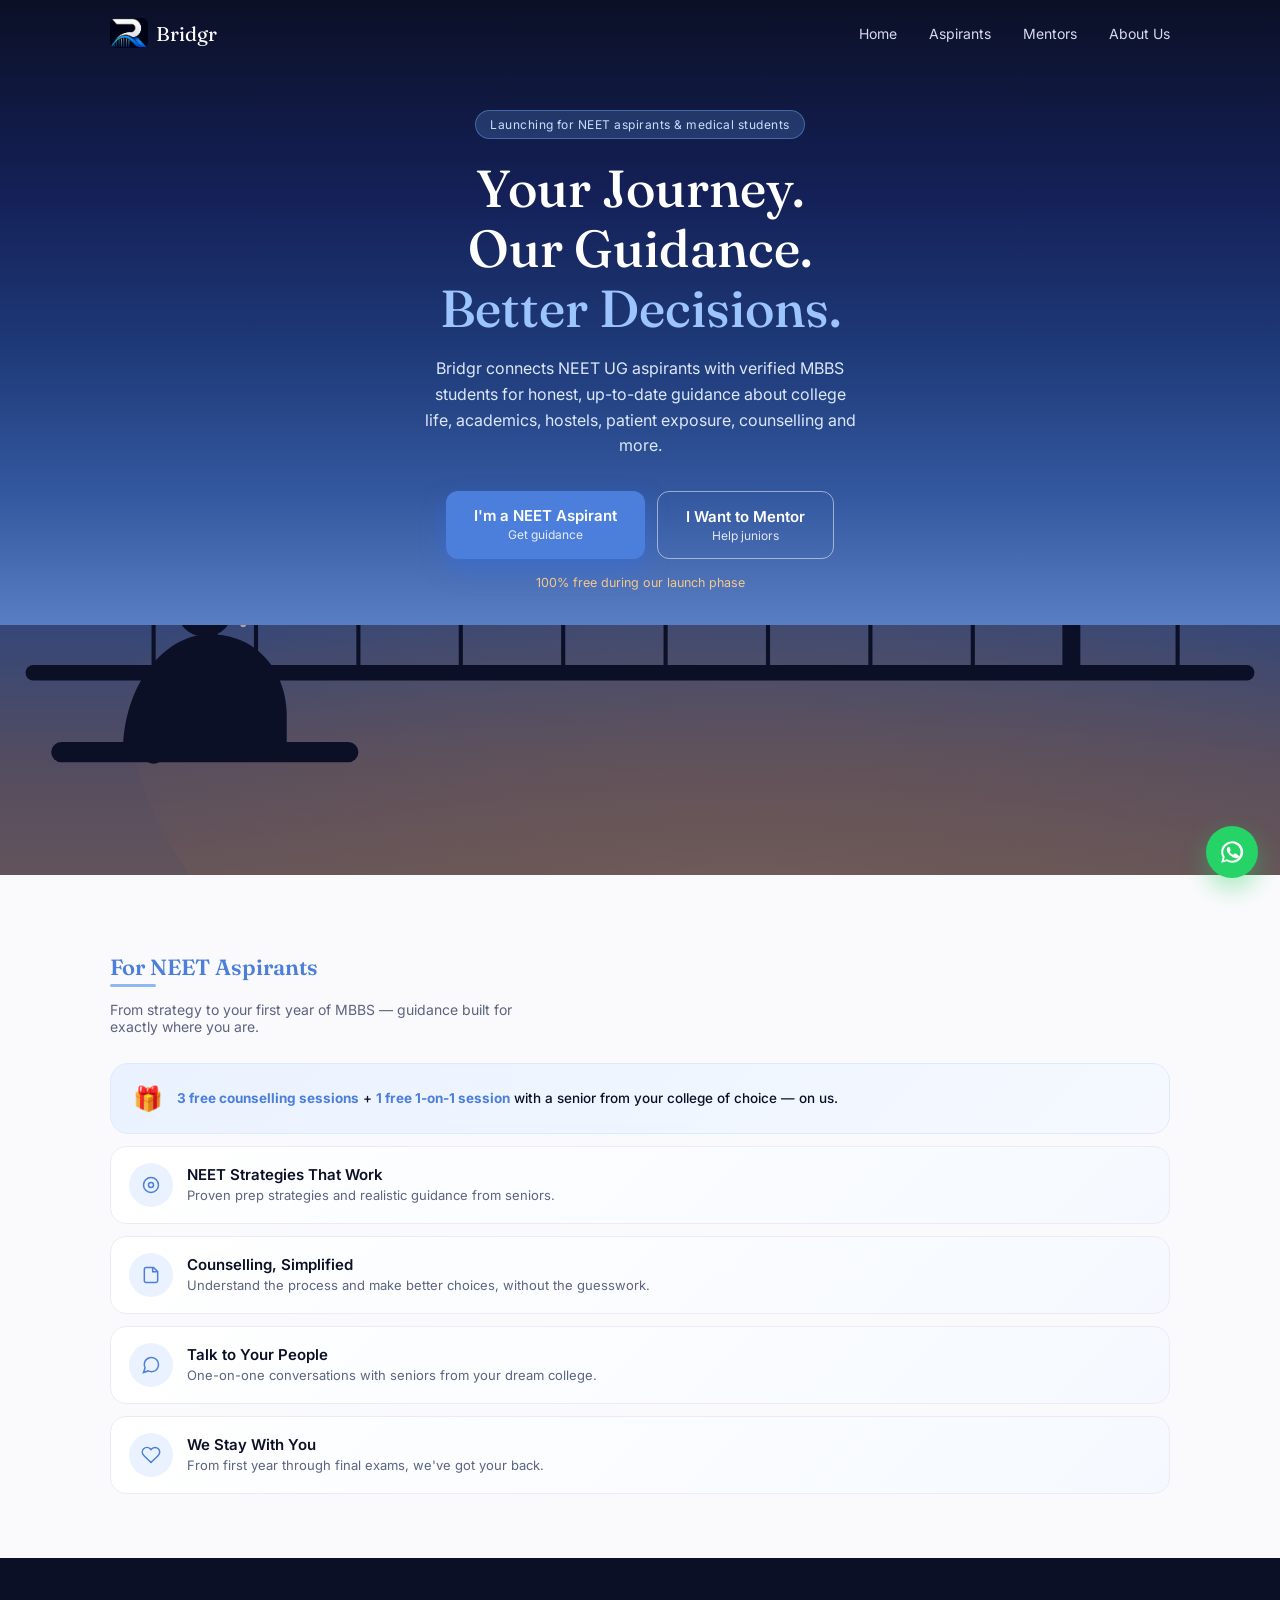
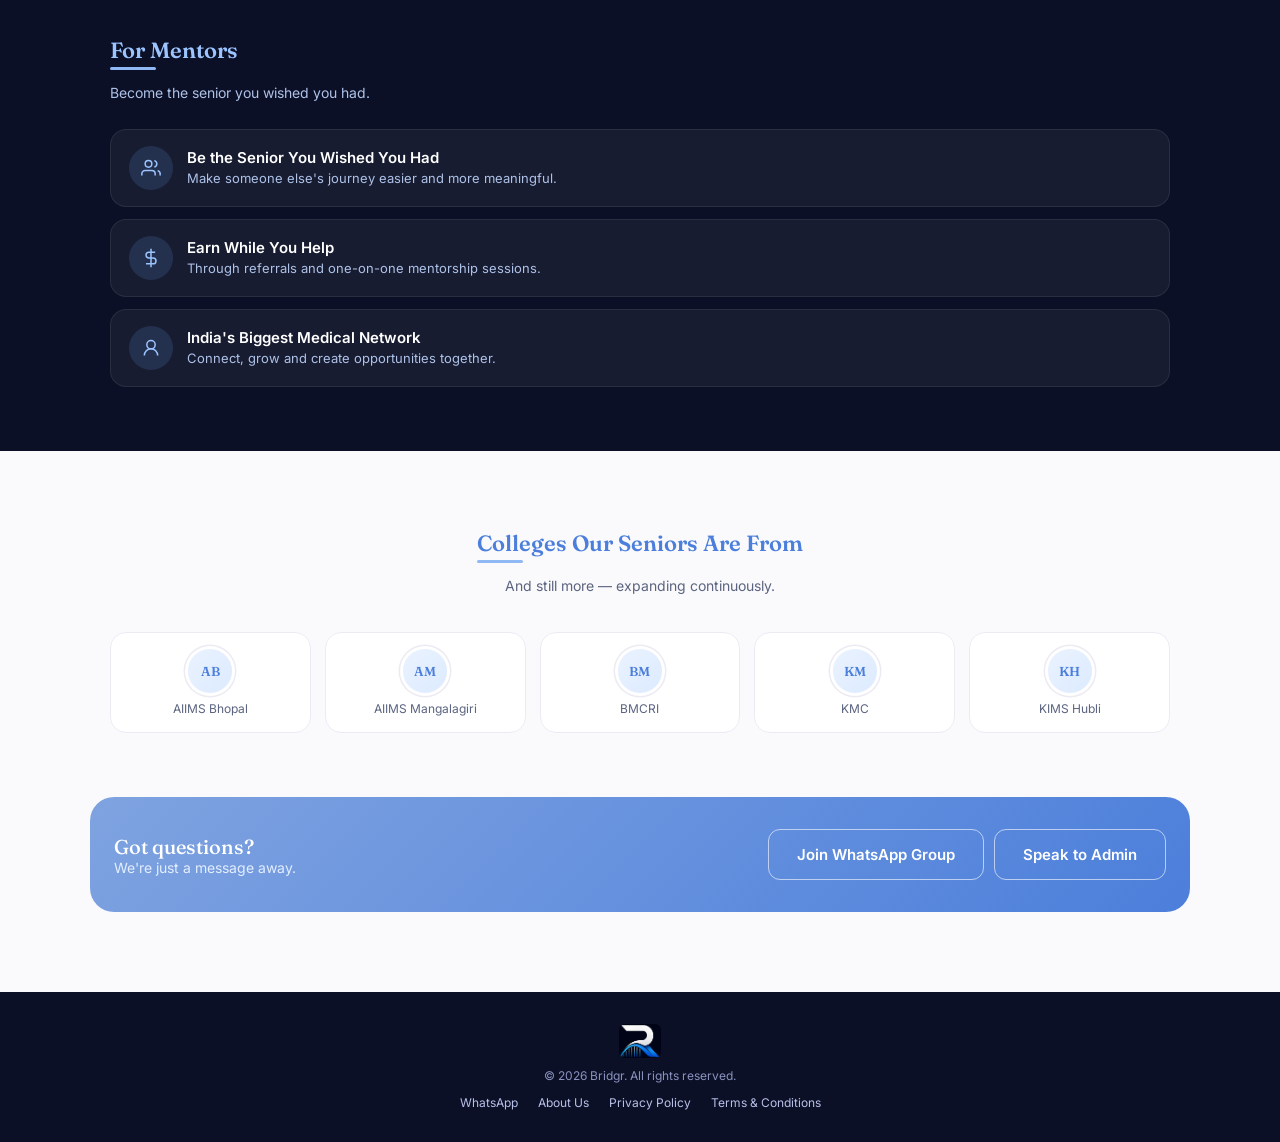
==== commit 7c03e384: "Add files via upload" ====
--- a/index.html
+++ b/index.html
@@ -9,49 +9,21 @@
 <link rel="icon" type="image/png" href="logo.png">
 <style>
   :root{
-    --navy:#0B1026;
-    --navy-2:#141B3A;
-    --blue:#3B5EFF;
-    --blue-light:#5D7BFF;
-    --purple:#6C4FE0;
-    --purple-2:#4A3AA8;
-    --ink:#0B1026;
-    --muted:#5B6480;
-    --bg:#FAFAFC;
-    --card:#FFFFFF;
-    --line:#ECEBF4;
-    --green:#25D366;
+    --navy:#0B1026; --blue:#4C7FDB; --blue-light:#8FB8F5; --blue-deep:#2C4E9E;
+    --ink:#0B1026; --muted:#5B6480; --bg:#FAFAFC; --card:#FFFFFF; --line:#ECEBF4; --green:#25D366;
   }
   *{box-sizing:border-box; margin:0; padding:0;}
   html{scroll-behavior:smooth;}
-  body{
-    font-family:'Inter', sans-serif;
-    background:var(--bg);
-    color:var(--ink);
-    -webkit-font-smoothing:antialiased;
-  }
+  body{ font-family:'Inter', sans-serif; background:var(--bg); color:var(--ink); -webkit-font-smoothing:antialiased; }
   h1,h2,h3{ font-family:'Fraunces', serif; font-weight:500; }
   a{ text-decoration:none; color:inherit; }
   img{ max-width:100%; display:block; }
   .wrap{ max-width:1100px; margin:0 auto; padding:0 20px; }
-
-  .reveal{
-    opacity:0; transform:translateY(18px); filter:blur(3px);
-    transition:opacity .6s ease, transform .6s ease, filter .6s ease;
-  }
+  .reveal{ opacity:0; transform:translateY(18px); filter:blur(3px); transition:opacity .6s ease, transform .6s ease, filter .6s ease; }
   .reveal.in{ opacity:1; transform:translateY(0); filter:blur(0); }
 
-  header{
-    position:fixed; top:0; left:0; right:0; z-index:50;
-    transition:all .3s ease;
-    padding:18px 0;
-  }
-  header.scrolled{
-    background:rgba(11,16,38,0.75);
-    backdrop-filter:blur(12px);
-    padding:12px 0;
-    box-shadow:0 1px 0 rgba(255,255,255,0.06);
-  }
+  header{ position:fixed; top:0; left:0; right:0; z-index:50; transition:all .3s ease; padding:18px 0; }
+  header.scrolled{ background:rgba(11,16,38,0.75); backdrop-filter:blur(12px); padding:12px 0; box-shadow:0 1px 0 rgba(255,255,255,0.06); }
   nav{ display:flex; align-items:center; justify-content:space-between; }
   .logo{ display:flex; align-items:center; gap:8px; }
   .logo img{ height:30px; width:auto; border-radius:6px; }
@@ -63,132 +35,71 @@
   .mobile-menu.open{ display:flex; }
   .mobile-menu a{ color:#D7DAF0; font-size:15px; }
 
-  .hero{
-    position:relative;
-    padding:110px 0 0;
-    background:linear-gradient(180deg, #0B1026 0%, #1A1440 38%, #3B2160 62%, #7A3F5C 82%, #C9723F 100%);
-    overflow:hidden;
-    color:#fff;
-  }
+  .hero{ position:relative; padding:110px 0 0; background:linear-gradient(180deg, #0B1026 0%, #142057 22%, #1E3A78 40%, #33579E 56%, #5B7FC4 72%, #A88F8A 88%, #C9A382 100%); overflow:hidden; color:#fff; }
   .hero-inner{ position:relative; z-index:2; text-align:center; padding-bottom:34px; }
-  .eyebrow{
-    display:inline-block; font-size:12px; letter-spacing:.04em;
-    color:#C9CFFA; background:rgba(108,79,224,0.25);
-    border:1px solid rgba(108,79,224,0.4);
-    padding:6px 14px; border-radius:999px; margin-bottom:20px;
-  }
-  .hero h1{
-    font-size:clamp(28px, 6vw, 44px);
-    line-height:1.15;
-    max-width:600px; margin:0 auto 18px;
-  }
-  .hero h1 .accent{ color:#B79CFF; }
-  .hero p.sub{
-    color:#E3D9F5; font-size:16px; max-width:440px; margin:0 auto 32px; line-height:1.6;
-  }
+  .eyebrow{ display:inline-block; font-size:12px; letter-spacing:.04em; color:#C9E0FA; background:rgba(111,177,255,0.2); border:1px solid rgba(111,177,255,0.4); padding:6px 14px; border-radius:999px; margin-bottom:20px; }
+  .hero h1{ font-size:clamp(28px, 6vw, 44px); line-height:1.15; max-width:600px; margin:0 auto 18px; }
+  .hero h1 .accent{ color:#9CC4FF; }
+  .hero p.sub{ color:#DCE7FA; font-size:16px; max-width:440px; margin:0 auto 32px; line-height:1.6; }
   .btn-row{ display:flex; flex-direction:column; gap:12px; max-width:320px; margin:0 auto; }
-  .btn{
-    display:block; text-align:center; padding:14px 24px; border-radius:12px;
-    font-weight:600; font-size:15px; cursor:pointer; border:none;
-    transition:transform .2s ease, box-shadow .2s ease, background .2s ease;
-  }
+  .btn{ display:block; text-align:center; padding:14px 24px; border-radius:12px; font-weight:600; font-size:15px; cursor:pointer; border:none; transition:transform .2s ease, box-shadow .2s ease, background .2s ease; }
   .btn small{ display:block; font-weight:400; font-size:12px; opacity:.85; margin-top:2px; }
-  .btn-primary{ background:var(--blue); color:#fff; box-shadow:0 10px 24px rgba(59,94,255,0.4); }
+  .btn-primary{ background:var(--blue); color:#fff; box-shadow:0 10px 24px rgba(47,111,237,0.4); }
   .btn-primary:hover{ background:var(--blue-light); transform:translateY(-2px); }
   .btn-ghost{ background:transparent; color:#fff; border:1.5px solid rgba(255,255,255,0.5); }
   .btn-ghost:hover{ background:rgba(255,255,255,0.1); }
   .launch-pill{ font-size:12.5px; color:#F3C98A; margin-top:16px; display:inline-block; }
-
-  .hero-scene{ position:relative; height:230px; width:100%; }
+  .hero-scene{ position:relative; height:250px; width:100%; }
   .hero-scene svg{ display:block; width:100%; height:100%; }
 
   .section{ padding:64px 0; }
   .section-head{ margin-bottom:28px; }
-  .section-head .kicker{
-    color:var(--purple); font-size:22px; font-weight:600; font-family:'Fraunces', serif;
-    position:relative; display:inline-block; margin-bottom:6px;
-  }
-  .section-head .kicker::after{
-    content:''; position:absolute; left:0; bottom:-6px; width:46px; height:3px;
-    background:var(--purple); border-radius:2px;
-  }
+  .section-head .kicker{ color:var(--blue); font-size:22px; font-weight:600; font-family:'Fraunces', serif; position:relative; display:inline-block; margin-bottom:6px; }
+  .section-head .kicker::after{ content:''; position:absolute; left:0; bottom:-6px; width:46px; height:3px; background:var(--blue-light); border-radius:2px; }
   .section-head p{ color:var(--muted); font-size:14px; margin-top:14px; max-width:420px; }
 
+  .highlight-strip{ background:linear-gradient(135deg, #EAF2FF, #F5F9FF); border:1px solid #DCE9FF; border-radius:18px; padding:20px 22px; display:flex; align-items:center; gap:14px; margin-bottom:12px; }
+  .highlight-strip .ico{ font-size:24px; }
+  .highlight-strip p{ font-size:13.5px; color:var(--ink); font-weight:500; line-height:1.5; }
+  .highlight-strip b{ color:var(--blue); }
+
   .card-list{ display:flex; flex-direction:column; gap:12px; }
-  .fcard{
-    display:flex; align-items:center; gap:14px;
-    background:var(--card); border:1px solid var(--line); border-radius:16px;
-    padding:16px 18px;
-    transition:transform .2s ease, box-shadow .2s ease;
-  }
+  .fcard{ display:flex; align-items:center; gap:14px; background:linear-gradient(135deg, #FFFFFF, #F5F9FF); border:1px solid var(--line); border-radius:16px; padding:16px 18px; transition:transform .2s ease, box-shadow .2s ease; }
   .fcard:hover{ transform:translateY(-2px); box-shadow:0 10px 24px rgba(11,16,38,0.06); }
-  .fcard .icon{
-    width:44px; height:44px; border-radius:50%; flex-shrink:0;
-    display:flex; align-items:center; justify-content:center;
-    background:#EEF0FF; color:var(--blue);
-  }
+  .fcard .icon{ width:44px; height:44px; border-radius:50%; flex-shrink:0; display:flex; align-items:center; justify-content:center; background:#EAF2FF; color:var(--blue); }
   .fcard .icon svg{ width:20px; height:20px; }
   .fcard .txt h4{ font-family:'Inter'; font-weight:600; font-size:15px; margin-bottom:2px; }
   .fcard .txt p{ color:var(--muted); font-size:13px; line-height:1.4; }
-  .fcard .chev{ margin-left:auto; color:#C7CAE0; flex-shrink:0; }
-
-  .college-grid{
-    display:grid; grid-template-columns:repeat(3, 1fr); gap:14px; margin-top:10px;
-  }
-  .college{
-    display:flex; flex-direction:column; align-items:center; gap:8px;
-    background:var(--card); border:1px solid var(--line); border-radius:16px;
-    padding:16px 8px; text-align:center;
-  }
-  .college .badge{
-    width:44px; height:44px; border-radius:50%;
-    background:linear-gradient(135deg, #EEF0FF, #E4E8FF);
-    display:flex; align-items:center; justify-content:center;
-    font-family:'Fraunces'; font-weight:600; color:var(--blue); font-size:13px;
-    box-shadow:0 0 0 3px #fff, 0 0 0 4.5px var(--line);
-  }
+
+  .college-grid{ display:grid; grid-template-columns:repeat(3, 1fr); gap:14px; margin-top:10px; }
+  .college{ display:flex; flex-direction:column; align-items:center; gap:8px; background:var(--card); border:1px solid var(--line); border-radius:16px; padding:16px 8px; text-align:center; }
+  .college .badge{ width:44px; height:44px; border-radius:50%; background:linear-gradient(135deg, #EAF2FF, #DCEBFF); display:flex; align-items:center; justify-content:center; font-family:'Fraunces'; font-weight:600; color:var(--blue); font-size:13px; box-shadow:0 0 0 3px #fff, 0 0 0 4.5px var(--line); }
   .college span{ font-size:12px; color:var(--muted); line-height:1.3; }
-  .more-pill{
-    display:inline-flex; align-items:center; gap:6px; margin-top:20px;
-    border:1px solid var(--line); border-radius:999px; padding:10px 18px;
-    font-size:13px; color:var(--purple); background:#fff;
-  }
-
-  .cta-banner{
-    background:linear-gradient(135deg, var(--purple), var(--purple-2));
-    border-radius:24px; padding:32px 24px; color:#fff;
-    display:flex; flex-direction:column; gap:16px; align-items:flex-start;
-    margin:0 20px 64px;
-  }
+  .more-pill{ display:inline-flex; align-items:center; gap:6px; margin-top:20px; border:1px solid var(--line); border-radius:999px; padding:10px 18px; font-size:13px; color:var(--blue); background:#fff; }
+
+  .cta-banner{ background:linear-gradient(135deg, #7FA3E0, #4C7FDB); border-radius:24px; padding:32px 24px; color:#fff; display:flex; flex-direction:column; gap:16px; align-items:flex-start; margin:0 20px 64px; }
   .cta-banner h3{ font-size:20px; }
-  .cta-banner p{ color:#DCD6FF; font-size:14px; }
+  .cta-banner p{ color:#E3EEFF; font-size:14px; }
   .cta-banner .btn-ghost{ border-color:rgba(255,255,255,0.6); }
+  .cta-options{ display:flex; flex-direction:column; gap:10px; width:100%; }
 
   footer{ background:var(--navy); color:#8A92BE; padding:32px 0; text-align:center; font-size:12px; }
   footer img{ height:34px; margin:0 auto 10px; border-radius:6px; }
   footer .flinks{ display:flex; flex-wrap:wrap; gap:20px; justify-content:center; margin-top:12px; }
   footer .flinks a{ color:#B9C0E8; }
 
-  .wa-float{
-    position:fixed; bottom:22px; right:22px; z-index:40;
-    width:52px; height:52px; border-radius:50%; background:var(--green);
-    display:flex; align-items:center; justify-content:center;
-    box-shadow:0 10px 24px rgba(37,211,102,0.4);
-  }
+  .wa-float{ position:fixed; bottom:22px; right:22px; z-index:40; width:52px; height:52px; border-radius:50%; background:var(--green); display:flex; align-items:center; justify-content:center; box-shadow:0 10px 24px rgba(37,211,102,0.4); }
 
   @media(min-width:760px){
-    .nav-links{ display:flex; }
-    .menu-btn{ display:none; }
+    .nav-links{ display:flex; } .menu-btn{ display:none; }
     .hero h1{ font-size:52px; }
     .btn-row{ flex-direction:row; max-width:none; justify-content:center; }
     .btn{ padding:15px 28px; }
-    .college-grid{ grid-template-columns:repeat(6,1fr); }
+    .college-grid{ grid-template-columns:repeat(5,1fr); }
     .cta-banner{ flex-direction:row; align-items:center; justify-content:space-between; margin:0 auto 80px; max-width:1100px; }
+    .cta-options{ flex-direction:row; width:auto; }
   }
-  @media(max-width:759px){
-    .nav-links{ display:none; }
-    .menu-btn{ display:block; }
-  }
+  @media(max-width:759px){ .nav-links{ display:none; } .menu-btn{ display:block; } }
 </style>
 </head>
 <body>
@@ -196,26 +107,21 @@
 <header id="siteHeader">
   <div class="wrap">
     <nav>
-      <a href="#home" class="logo">
-        <img src="logo.png" alt="Bridgr">
-        <span>Bridgr</span>
-      </a>
+      <a href="index.html" class="logo"><img src="logo.png" alt="Bridgr"><span>Bridgr</span></a>
       <div class="nav-links">
-        <a href="#home">Home</a>
-        <a href="#about">About</a>
-        <a href="#mentors">Mentors</a>
-        <a href="handbook.html">Handbook</a>
-        <a href="#footer">Contact</a>
+        <a href="index.html">Home</a>
+        <a href="aspirants.html">Aspirants</a>
+        <a href="mentor.html">Mentors</a>
+        <a href="about.html">About Us</a>
       </div>
       <button class="menu-btn" id="menuBtn" aria-label="Menu">☰</button>
     </nav>
   </div>
   <div class="mobile-menu" id="mobileMenu">
-    <a href="#home">Home</a>
-    <a href="#about">About</a>
-    <a href="#mentors">Mentors</a>
-    <a href="handbook.html">Handbook</a>
-    <a href="#footer">Contact</a>
+    <a href="index.html">Home</a>
+    <a href="aspirants.html">Aspirants</a>
+    <a href="mentor.html">Mentors</a>
+    <a href="about.html">About Us</a>
   </div>
 </header>
 
@@ -225,50 +131,81 @@
     <h1 class="reveal in">Your Journey.<br/>Our Guidance.<br/><span class="accent">Better Decisions.</span></h1>
     <p class="sub reveal in">Bridgr connects NEET UG aspirants with verified MBBS students for honest, up-to-date guidance about college life, academics, hostels, patient exposure, counselling and more.</p>
     <div class="btn-row reveal in">
-      <button class="btn btn-primary" onclick="scrollToId('form-cta')">I'm a NEET Aspirant<small>Get guidance</small></button>
-      <button class="btn btn-ghost" onclick="scrollToId('mentors')">I Want to Mentor<small>Help juniors</small></button>
+      <a class="btn btn-primary" href="aspirants.html">I'm a NEET Aspirant<small>Get guidance</small></a>
+      <a class="btn btn-ghost" href="mentor.html">I Want to Mentor<small>Help juniors</small></a>
     </div>
     <span class="launch-pill reveal in">100% free during our launch phase</span>
   </div>
   <div class="hero-scene">
-    <svg viewBox="0 0 500 300" preserveAspectRatio="xMidYMax slice">
+    <svg viewBox="0 0 500 320" preserveAspectRatio="xMidYMax slice">
       <defs>
+        <linearGradient id="skyG" x1="0" y1="0" x2="0" y2="1">
+          <stop offset="0%" stop-color="#1B3E8C" stop-opacity="0"/>
+          <stop offset="100%" stop-color="#C9723F" stop-opacity="0.25"/>
+        </linearGradient>
         <radialGradient id="sunGlow" cx="50%" cy="100%" r="75%">
-          <stop offset="0%" stop-color="#FFD9A0" stop-opacity="0.9"/>
-          <stop offset="45%" stop-color="#F3915C" stop-opacity="0.5"/>
-          <stop offset="100%" stop-color="#F3915C" stop-opacity="0"/>
+          <stop offset="0%" stop-color="#FFE3B0" stop-opacity="0.95"/>
+          <stop offset="45%" stop-color="#F3A65C" stop-opacity="0.5"/>
+          <stop offset="100%" stop-color="#F3A65C" stop-opacity="0"/>
+        </radialGradient>
+        <radialGradient id="moonGlow" cx="50%" cy="50%" r="50%">
+          <stop offset="0%" stop-color="#EAF2FF" stop-opacity="0.9"/>
+          <stop offset="100%" stop-color="#EAF2FF" stop-opacity="0"/>
         </radialGradient>
       </defs>
-      <ellipse cx="290" cy="230" rx="230" ry="150" fill="url(#sunGlow)"/>
-      <g opacity="0.55">
-        <circle cx="60" cy="205" r="1.6" fill="#FFE3B0"/>
-        <circle cx="120" cy="203" r="1.4" fill="#FFE3B0"/>
-        <circle cx="410" cy="208" r="1.4" fill="#FFE3B0"/>
-        <circle cx="465" cy="210" r="1.6" fill="#FFE3B0"/>
-      </g>
-      <rect x="78" y="120" width="7" height="110" fill="#0B1023"/>
-      <rect x="415" y="120" width="7" height="110" fill="#0B1023"/>
-      <path d="M20 210 C 120 90, 380 90, 480 210" stroke="#0B1023" stroke-width="4" fill="none"/>
-      <g stroke="#0B1023" stroke-width="1.6">
-        <line x1="60" y1="196" x2="60" y2="228"/>
-        <line x1="100" y1="150" x2="100" y2="228"/>
-        <line x1="140" y1="122" x2="140" y2="228"/>
-        <line x1="180" y1="104" x2="180" y2="228"/>
-        <line x1="220" y1="94" x2="220" y2="228"/>
-        <line x1="260" y1="92" x2="260" y2="228"/>
-        <line x1="300" y1="97" x2="300" y2="228"/>
-        <line x1="340" y1="110" x2="340" y2="228"/>
-        <line x1="380" y1="132" x2="380" y2="228"/>
-        <line x1="420" y1="165" x2="420" y2="228"/>
-        <line x1="460" y1="200" x2="460" y2="228"/>
-      </g>
-      <rect x="10" y="228" width="480" height="6" rx="3" fill="#0B1023"/>
-      <g transform="translate(78,196)">
-        <path d="M-30 66 C -30 40, -14 20, 4 20 C 22 20, 34 34, 34 52 L 34 66 Z" fill="#0B1023"/>
-        <circle cx="2" cy="10" r="11" fill="#0B1023"/>
-        <path d="M-18 66 C -18 48, -8 36, 6 36" stroke="#0B1023" stroke-width="9" fill="none" stroke-linecap="round"/>
-      </g>
-      <rect x="20" y="258" width="120" height="8" rx="4" fill="#0B1023"/>
+      <rect x="0" y="0" width="500" height="320" fill="url(#skyG)"/>
+      <ellipse cx="290" cy="250" rx="240" ry="160" fill="url(#sunGlow)"/>
+      <circle cx="80" cy="45" r="16" fill="url(#moonGlow)"/>
+      <!-- distant mountains -->
+      <path d="M0 210 L60 165 L120 205 L190 150 L260 205 L330 170 L400 210 L500 175 L500 320 L0 320 Z" fill="#0F1E4A" opacity="0.55"/>
+      <!-- clouds -->
+      <g opacity="0.5" fill="#EAF2FF">
+        <ellipse cx="150" cy="55" rx="30" ry="8"/>
+        <ellipse cx="175" cy="50" rx="20" ry="7"/>
+        <ellipse cx="380" cy="70" rx="26" ry="7"/>
+      </g>
+      <!-- city lights -->
+      <g opacity="0.6">
+        <circle cx="55" cy="215" r="1.6" fill="#FFE3B0"/>
+        <circle cx="95" cy="222" r="1.2" fill="#FFE3B0"/>
+        <circle cx="130" cy="212" r="1.4" fill="#FFE3B0"/>
+        <circle cx="405" cy="218" r="1.4" fill="#FFE3B0"/>
+        <circle cx="440" cy="210" r="1.2" fill="#FFE3B0"/>
+        <circle cx="468" cy="220" r="1.6" fill="#FFE3B0"/>
+      </g>
+      <!-- birds -->
+      <g stroke="#F7D9B8" stroke-width="1.4" fill="none" opacity="0.7">
+        <path d="M150 60 q6 -8 12 0 q6 -8 12 0"/>
+        <path d="M340 40 q5 -7 10 0 q5 -7 10 0"/>
+        <path d="M260 90 q5 -7 10 0 q5 -7 10 0"/>
+      </g>
+      <!-- bridge towers -->
+      <rect x="78" y="130" width="7" height="112" fill="#0B1026"/>
+      <rect x="415" y="130" width="7" height="112" fill="#0B1026"/>
+      <!-- main cables -->
+      <path d="M20 220 C 120 100, 380 100, 480 220" stroke="#0B1026" stroke-width="4" fill="none"/>
+      <!-- suspenders -->
+      <g stroke="#0B1026" stroke-width="1.6">
+        <line x1="60" y1="206" x2="60" y2="238"/>
+        <line x1="100" y1="160" x2="100" y2="238"/>
+        <line x1="140" y1="132" x2="140" y2="238"/>
+        <line x1="180" y1="114" x2="180" y2="238"/>
+        <line x1="220" y1="104" x2="220" y2="238"/>
+        <line x1="260" y1="102" x2="260" y2="238"/>
+        <line x1="300" y1="107" x2="300" y2="238"/>
+        <line x1="340" y1="120" x2="340" y2="238"/>
+        <line x1="380" y1="142" x2="380" y2="238"/>
+        <line x1="420" y1="175" x2="420" y2="238"/>
+        <line x1="460" y1="210" x2="460" y2="238"/>
+      </g>
+      <rect x="10" y="238" width="480" height="6" rx="3" fill="#0B1026"/>
+      <!-- seated figure -->
+      <g transform="translate(78,206)">
+        <path d="M-30 66 C -30 40, -14 20, 4 20 C 22 20, 34 34, 34 52 L 34 66 Z" fill="#0B1026"/>
+        <circle cx="2" cy="10" r="11" fill="#0B1026"/>
+        <path d="M-18 66 C -18 48, -8 36, 6 36" stroke="#0B1026" stroke-width="9" fill="none" stroke-linecap="round"/>
+      </g>
+      <rect x="20" y="268" width="120" height="8" rx="4" fill="#0B1026"/>
     </svg>
   </div>
 </section>
@@ -279,26 +216,28 @@
       <p class="kicker">For NEET Aspirants</p>
       <p>From strategy to your first year of MBBS — guidance built for exactly where you are.</p>
     </div>
+
+    <div class="highlight-strip reveal in">
+      <span class="ico">🎁</span>
+      <p><b>3 free counselling sessions</b> + <b>1 free 1-on-1 session</b> with a senior from your college of choice — on us.</p>
+    </div>
+
     <div class="card-list">
       <div class="fcard reveal in">
         <div class="icon"><svg viewBox="0 0 24 24" fill="none" stroke="currentColor" stroke-width="1.8"><circle cx="12" cy="12" r="9"/><circle cx="12" cy="12" r="3"/></svg></div>
         <div class="txt"><h4>NEET Strategies That Work</h4><p>Proven prep strategies and realistic guidance from seniors.</p></div>
-        <div class="chev">›</div>
       </div>
       <div class="fcard reveal in">
         <div class="icon"><svg viewBox="0 0 24 24" fill="none" stroke="currentColor" stroke-width="1.8"><path d="M4 19V5a2 2 0 0 1 2-2h9l5 5v11a2 2 0 0 1-2 2H6a2 2 0 0 1-2-2Z"/><path d="M14 3v5h5"/></svg></div>
         <div class="txt"><h4>Counselling, Simplified</h4><p>Understand the process and make better choices, without the guesswork.</p></div>
-        <div class="chev">›</div>
       </div>
       <div class="fcard reveal in">
         <div class="icon"><svg viewBox="0 0 24 24" fill="none" stroke="currentColor" stroke-width="1.8"><path d="M21 11.5a8.4 8.4 0 0 1-.9 3.8 8.5 8.5 0 0 1-7.6 4.7 8.4 8.4 0 0 1-3.8-.9L3 21l1.9-5.7a8.4 8.4 0 0 1-.9-3.8 8.5 8.5 0 0 1 4.7-7.6 8.4 8.4 0 0 1 3.8-.9h.5a8.48 8.48 0 0 1 8 8v.5z"/></svg></div>
         <div class="txt"><h4>Talk to Your People</h4><p>One-on-one conversations with seniors from your dream college.</p></div>
-        <div class="chev">›</div>
       </div>
       <div class="fcard reveal in">
         <div class="icon"><svg viewBox="0 0 24 24" fill="none" stroke="currentColor" stroke-width="1.8"><path d="M20.8 4.6a5.5 5.5 0 0 0-7.8 0L12 5.6l-1-1a5.5 5.5 0 0 0-7.8 7.8l1 1L12 21l7.8-7.6 1-1a5.5 5.5 0 0 0 0-7.8Z"/></svg></div>
         <div class="txt"><h4>We Stay With You</h4><p>From first year through final exams, we've got your back.</p></div>
-        <div class="chev">›</div>
       </div>
     </div>
   </div>
@@ -307,24 +246,21 @@
 <section class="section" id="mentors" style="background:var(--navy); color:#fff;">
   <div class="wrap">
     <div class="section-head reveal in">
-      <p class="kicker" style="color:#9FB0FF;">For Mentors</p>
-      <p style="color:#AEB4D9;">Become the senior you wished you had.</p>
+      <p class="kicker" style="color:#9CC4FF;">For Mentors</p>
+      <p style="color:#AEC2E8;">Become the senior you wished you had.</p>
     </div>
     <div class="card-list">
       <div class="fcard reveal in" style="background:rgba(255,255,255,0.05); border-color:rgba(255,255,255,0.08);">
-        <div class="icon" style="background:rgba(159,176,255,0.15); color:#9FB0FF;"><svg viewBox="0 0 24 24" fill="none" stroke="currentColor" stroke-width="1.8"><path d="M17 21v-2a4 4 0 0 0-4-4H5a4 4 0 0 0-4 4v2"/><circle cx="9" cy="7" r="4"/><path d="M23 21v-2a4 4 0 0 0-3-3.87"/><path d="M16 3.13a4 4 0 0 1 0 7.75"/></svg></div>
-        <div class="txt"><h4 style="color:#fff;">Be the Senior You Wished You Had</h4><p style="color:#AEB4D9;">Make someone else's journey easier and more meaningful.</p></div>
-        <div class="chev" style="color:#5C6699;">›</div>
+        <div class="icon" style="background:rgba(111,177,255,0.15); color:#9CC4FF;"><svg viewBox="0 0 24 24" fill="none" stroke="currentColor" stroke-width="1.8"><path d="M17 21v-2a4 4 0 0 0-4-4H5a4 4 0 0 0-4 4v2"/><circle cx="9" cy="7" r="4"/><path d="M23 21v-2a4 4 0 0 0-3-3.87"/><path d="M16 3.13a4 4 0 0 1 0 7.75"/></svg></div>
+        <div class="txt"><h4 style="color:#fff;">Be the Senior You Wished You Had</h4><p style="color:#AEC2E8;">Make someone else's journey easier and more meaningful.</p></div>
       </div>
       <div class="fcard reveal in" style="background:rgba(255,255,255,0.05); border-color:rgba(255,255,255,0.08);">
-        <div class="icon" style="background:rgba(159,176,255,0.15); color:#9FB0FF;"><svg viewBox="0 0 24 24" fill="none" stroke="currentColor" stroke-width="1.8"><path d="M12 1v22"/><path d="M17 5H9.5a3.5 3.5 0 0 0 0 7h5a3.5 3.5 0 0 1 0 7H6"/></svg></div>
-        <div class="txt"><h4 style="color:#fff;">Earn While You Help</h4><p style="color:#AEB4D9;">Through referrals and one-on-one mentorship sessions.</p></div>
-        <div class="chev" style="color:#5C6699;">›</div>
+        <div class="icon" style="background:rgba(111,177,255,0.15); color:#9CC4FF;"><svg viewBox="0 0 24 24" fill="none" stroke="currentColor" stroke-width="1.8"><path d="M12 1v22"/><path d="M17 5H9.5a3.5 3.5 0 0 0 0 7h5a3.5 3.5 0 0 1 0 7H6"/></svg></div>
+        <div class="txt"><h4 style="color:#fff;">Earn While You Help</h4><p style="color:#AEC2E8;">Through referrals and one-on-one mentorship sessions.</p></div>
       </div>
       <div class="fcard reveal in" style="background:rgba(255,255,255,0.05); border-color:rgba(255,255,255,0.08);">
-        <div class="icon" style="background:rgba(159,176,255,0.15); color:#9FB0FF;"><svg viewBox="0 0 24 24" fill="none" stroke="currentColor" stroke-width="1.8"><circle cx="12" cy="8" r="5"/><path d="M20 21a8 8 0 1 0-16 0"/></svg></div>
-        <div class="txt"><h4 style="color:#fff;">India's Biggest Medical Network</h4><p style="color:#AEB4D9;">Connect, grow and create opportunities together.</p></div>
-        <div class="chev" style="color:#5C6699;">›</div>
+        <div class="icon" style="background:rgba(111,177,255,0.15); color:#9CC4FF;"><svg viewBox="0 0 24 24" fill="none" stroke="currentColor" stroke-width="1.8"><circle cx="12" cy="8" r="5"/><path d="M20 21a8 8 0 1 0-16 0"/></svg></div>
+        <div class="txt"><h4 style="color:#fff;">India's Biggest Medical Network</h4><p style="color:#AEC2E8;">Connect, grow and create opportunities together.</p></div>
       </div>
     </div>
   </div>
@@ -333,27 +269,28 @@
 <section class="section">
   <div class="wrap" style="text-align:center;">
     <div class="section-head reveal in" style="display:inline-block; text-align:center;">
-      <p class="kicker" style="display:inline-block;">Colleges Our Mentors Are From</p>
-      <p style="margin:14px auto 0;">Trusted seniors from leading medical colleges across India.</p>
+      <p class="kicker" style="display:inline-block;">Colleges Our Seniors Are From</p>
+      <p style="margin:14px auto 0;">And still more — expanding continuously.</p>
     </div>
     <div class="college-grid">
-      <div class="college reveal in"><div class="badge">AI</div><span>AIIMS Delhi</span></div>
-      <div class="college reveal in"><div class="badge">JI</div><span>JIPMER Puducherry</span></div>
-      <div class="college reveal in"><div class="badge">MM</div><span>MMC Chennai</span></div>
-      <div class="college reveal in"><div class="badge">KM</div><span>KMC Manipal</span></div>
-      <div class="college reveal in"><div class="badge">BM</div><span>BMCRI Bangalore</span></div>
-      <div class="college reveal in"><div class="badge">+</div><span>&amp; more colleges</span></div>
-    </div>
-    <div class="reveal in"><span class="more-pill">More colleges coming soon! →</span></div>
+      <div class="college reveal in"><div class="badge">AB</div><span>AIIMS Bhopal</span></div>
+      <div class="college reveal in"><div class="badge">AM</div><span>AIIMS Mangalagiri</span></div>
+      <div class="college reveal in"><div class="badge">BM</div><span>BMCRI</span></div>
+      <div class="college reveal in"><div class="badge">KM</div><span>KMC</span></div>
+      <div class="college reveal in"><div class="badge">KH</div><span>KIMS Hubli</span></div>
+    </div>
   </div>
 </section>
 
-<div class="cta-banner reveal in" id="form-cta">
+<div class="cta-banner reveal in">
   <div>
     <h3>Got questions?</h3>
     <p>We're just a message away.</p>
   </div>
-  <a class="btn btn-ghost" href="https://chat.whatsapp.com/FCxniqSXUYDHcK1VcQtfHZ?s=cl&p=a&mlu=4&amv=2" target="_blank" rel="noreferrer">Chat on WhatsApp</a>
+  <div class="cta-options">
+    <a class="btn btn-ghost" href="https://chat.whatsapp.com/FCxniqSXUYDHcK1VcQtfHZ?s=cl&p=a&mlu=4&amv=2" target="_blank" rel="noreferrer">Join WhatsApp Group</a>
+    <a class="btn btn-ghost" href="https://wa.me/919353777094" target="_blank" rel="noreferrer">Speak to Admin</a>
+  </div>
 </div>
 
 <footer id="footer">
@@ -361,33 +298,25 @@
     <img src="logo.png" alt="Bridgr">
     <p>© 2026 Bridgr. All rights reserved.</p>
     <div class="flinks">
-      <a href="handbook.html">Handbook</a>
-      <a href="https://chat.whatsapp.com/FCxniqSXUYDHcK1VcQtfHZ?s=cl&p=a&mlu=4&amv=2" target="_blank" rel="noreferrer">WhatsApp</a>
+      <a href="https://wa.me/919353777094" target="_blank" rel="noreferrer">WhatsApp</a>
+      <a href="about.html">About Us</a>
       <a href="#">Privacy Policy</a>
       <a href="#">Terms &amp; Conditions</a>
     </div>
   </div>
 </footer>
 
-<a class="wa-float" href="https://chat.whatsapp.com/FCxniqSXUYDHcK1VcQtfHZ?s=cl&p=a&mlu=4&amv=2" target="_blank" rel="noreferrer" aria-label="WhatsApp">
+<a class="wa-float" href="https://wa.me/919353777094" target="_blank" rel="noreferrer" aria-label="WhatsApp">
   <svg width="26" height="26" viewBox="0 0 24 24" fill="#fff"><path d="M12 2a10 10 0 0 0-8.6 15L2 22l5.2-1.4A10 10 0 1 0 12 2Zm0 18a8 8 0 0 1-4.1-1.1l-.3-.2-3.1.8.8-3-.2-.3A8 8 0 1 1 12 20Zm4.4-6c-.2-.1-1.4-.7-1.6-.8-.2-.1-.4-.1-.5.1-.2.2-.6.8-.8 1-.1.2-.3.2-.5.1-1.3-.6-2.1-1.1-2.9-2.5-.2-.4.2-.4.6-1.2.1-.2 0-.4 0-.5C10.4 9 10 8 9.8 7.6c-.1-.4-.3-.3-.5-.3h-.4c-.2 0-.5.1-.7.3-.2.2-1 1-1 2.3 0 1.4 1 2.7 1.1 2.9.1.2 2 3.1 4.9 4.2.7.3 1.2.4 1.6.6.7.2 1.3.2 1.8.1.5-.1 1.4-.6 1.6-1.1.2-.5.2-1 .1-1.1-.1-.1-.2-.2-.4-.3Z"/></svg>
 </a>
 
 <script>
   const header = document.getElementById('siteHeader');
-  window.addEventListener('scroll', () => {
-    header.classList.toggle('scrolled', window.scrollY > 20);
-  });
-
-  function scrollToId(id){
-    document.getElementById(id)?.scrollIntoView({behavior:'smooth'});
-  }
-
+  window.addEventListener('scroll', () => header.classList.toggle('scrolled', window.scrollY > 20));
   const menuBtn = document.getElementById('menuBtn');
   const mobileMenu = document.getElementById('mobileMenu');
   menuBtn.addEventListener('click', () => mobileMenu.classList.toggle('open'));
   mobileMenu.querySelectorAll('a').forEach(a => a.addEventListener('click', () => mobileMenu.classList.remove('open')));
 </script>
-
 </body>
 </html>
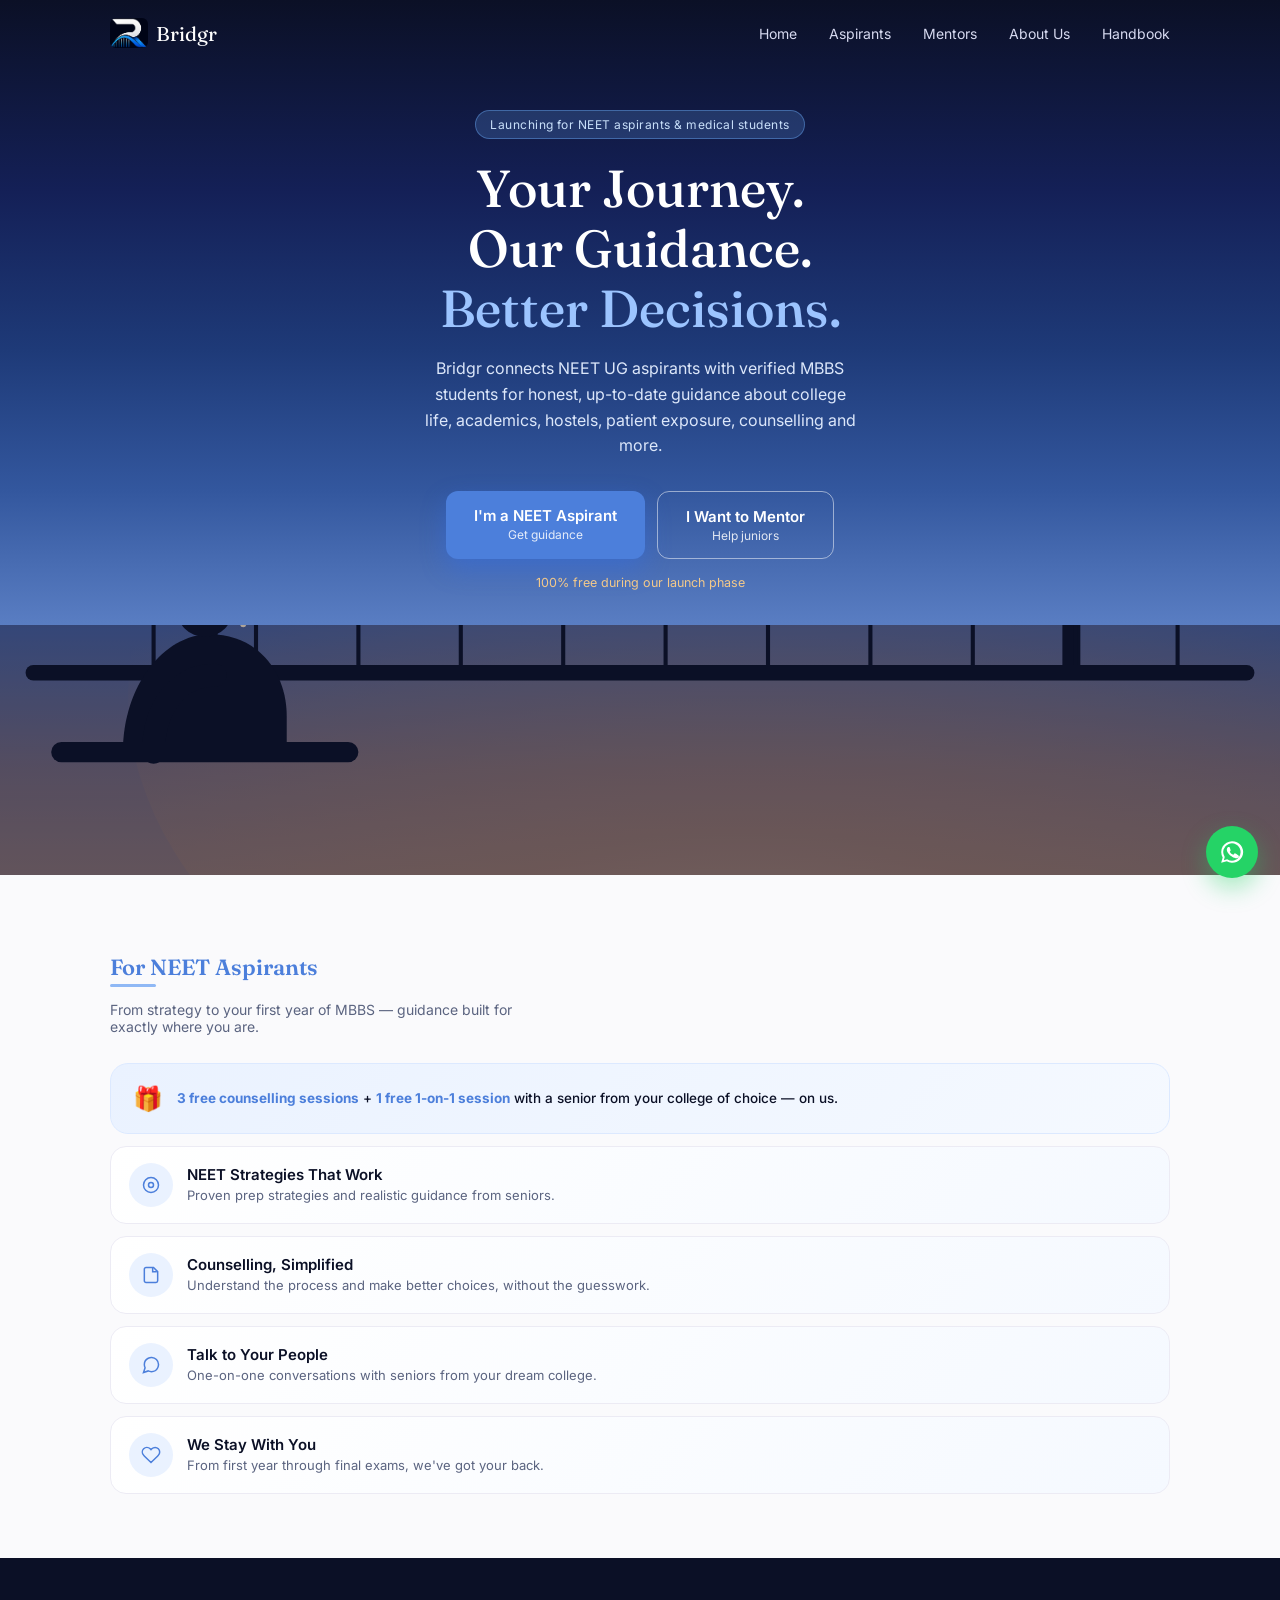
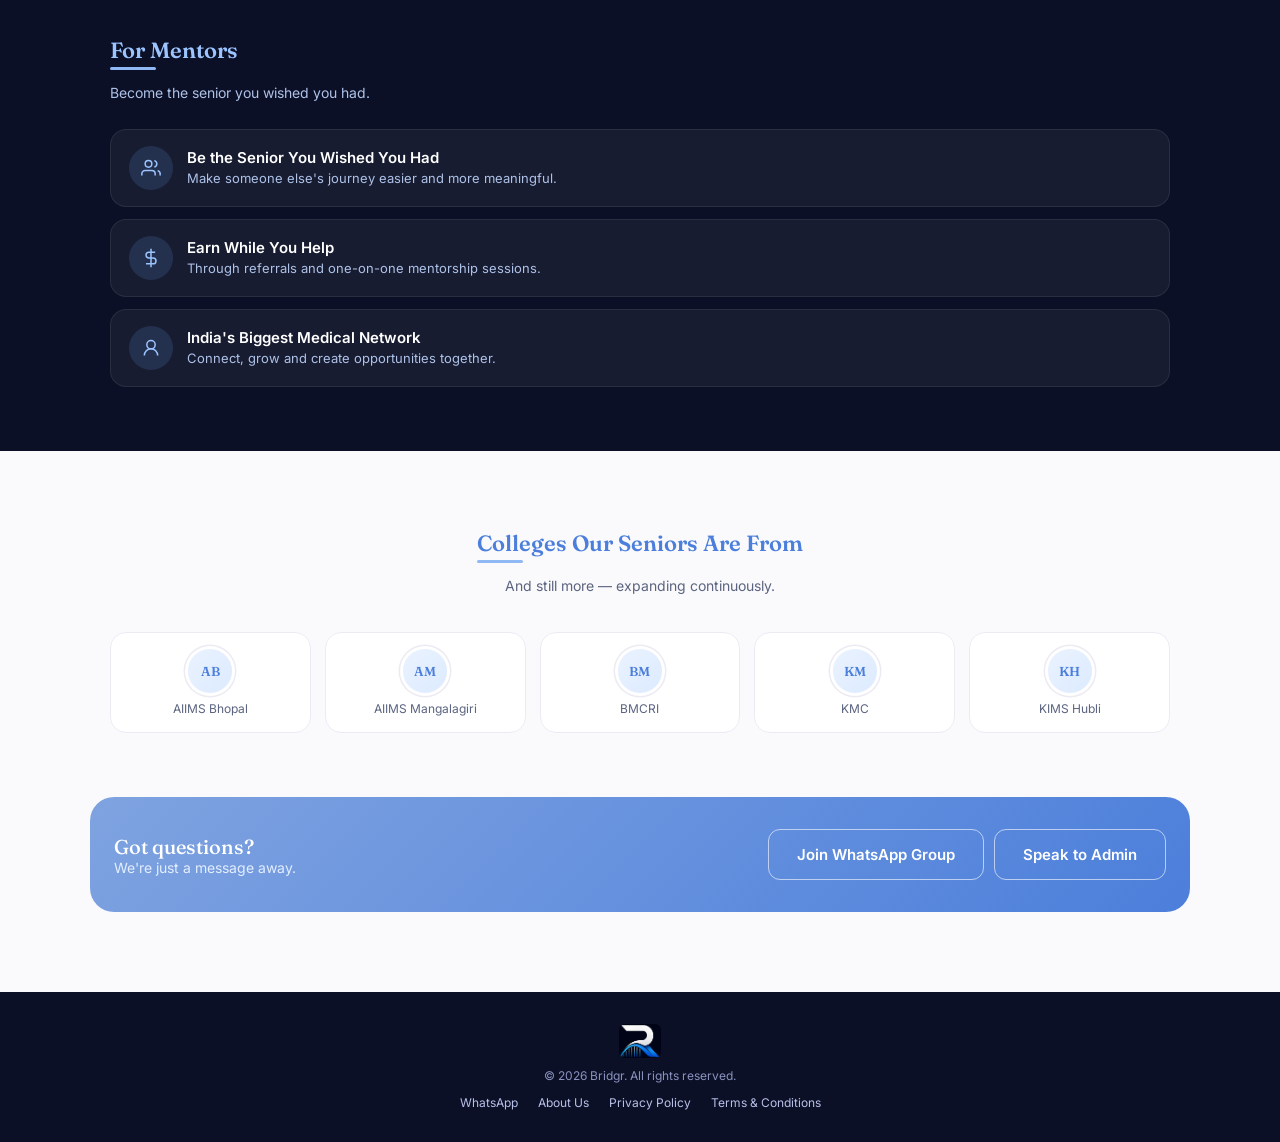
==== commit 8f4587da: "Add files via upload" ====
--- a/index.html
+++ b/index.html
@@ -113,6 +113,7 @@
         <a href="aspirants.html">Aspirants</a>
         <a href="mentor.html">Mentors</a>
         <a href="about.html">About Us</a>
+        <a href="handbook.html">Handbook</a>
       </div>
       <button class="menu-btn" id="menuBtn" aria-label="Menu">☰</button>
     </nav>
@@ -122,6 +123,7 @@
     <a href="aspirants.html">Aspirants</a>
     <a href="mentor.html">Mentors</a>
     <a href="about.html">About Us</a>
+    <a href="handbook.html">Handbook</a>
   </div>
 </header>
 
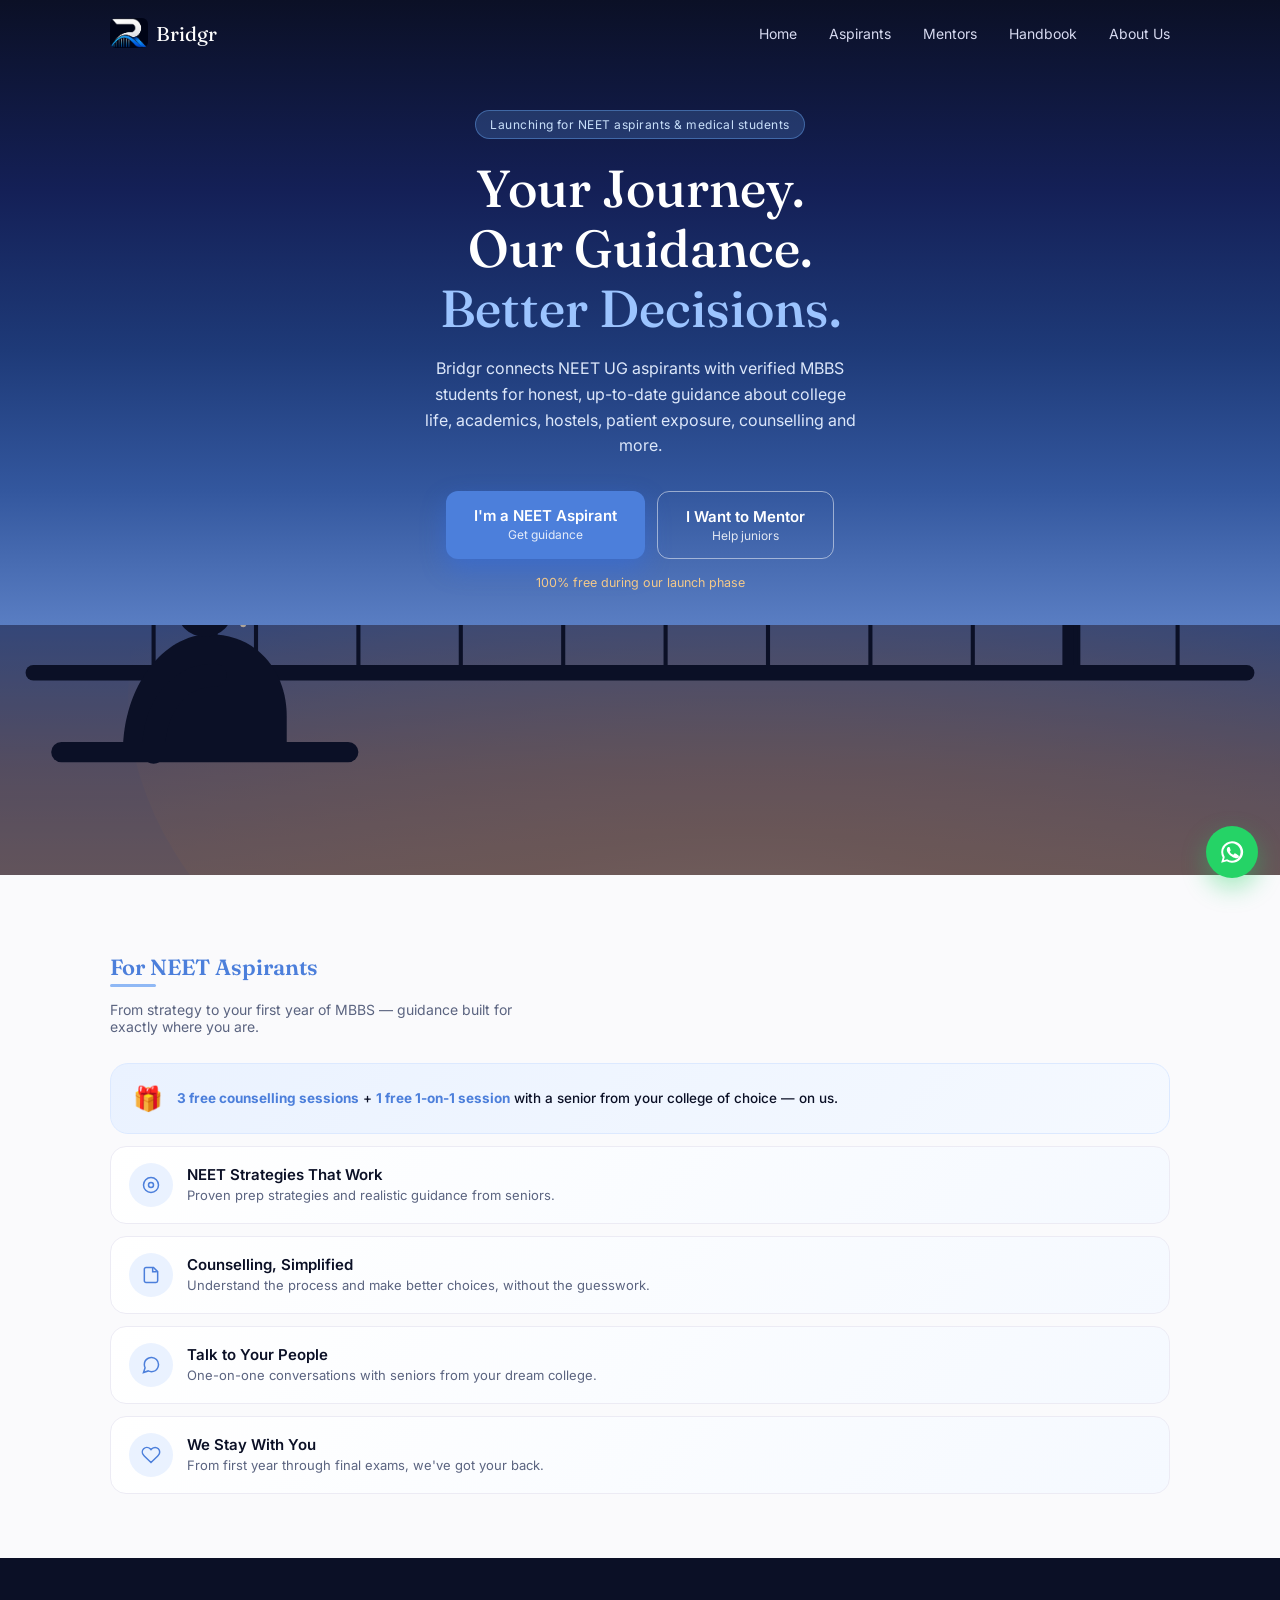
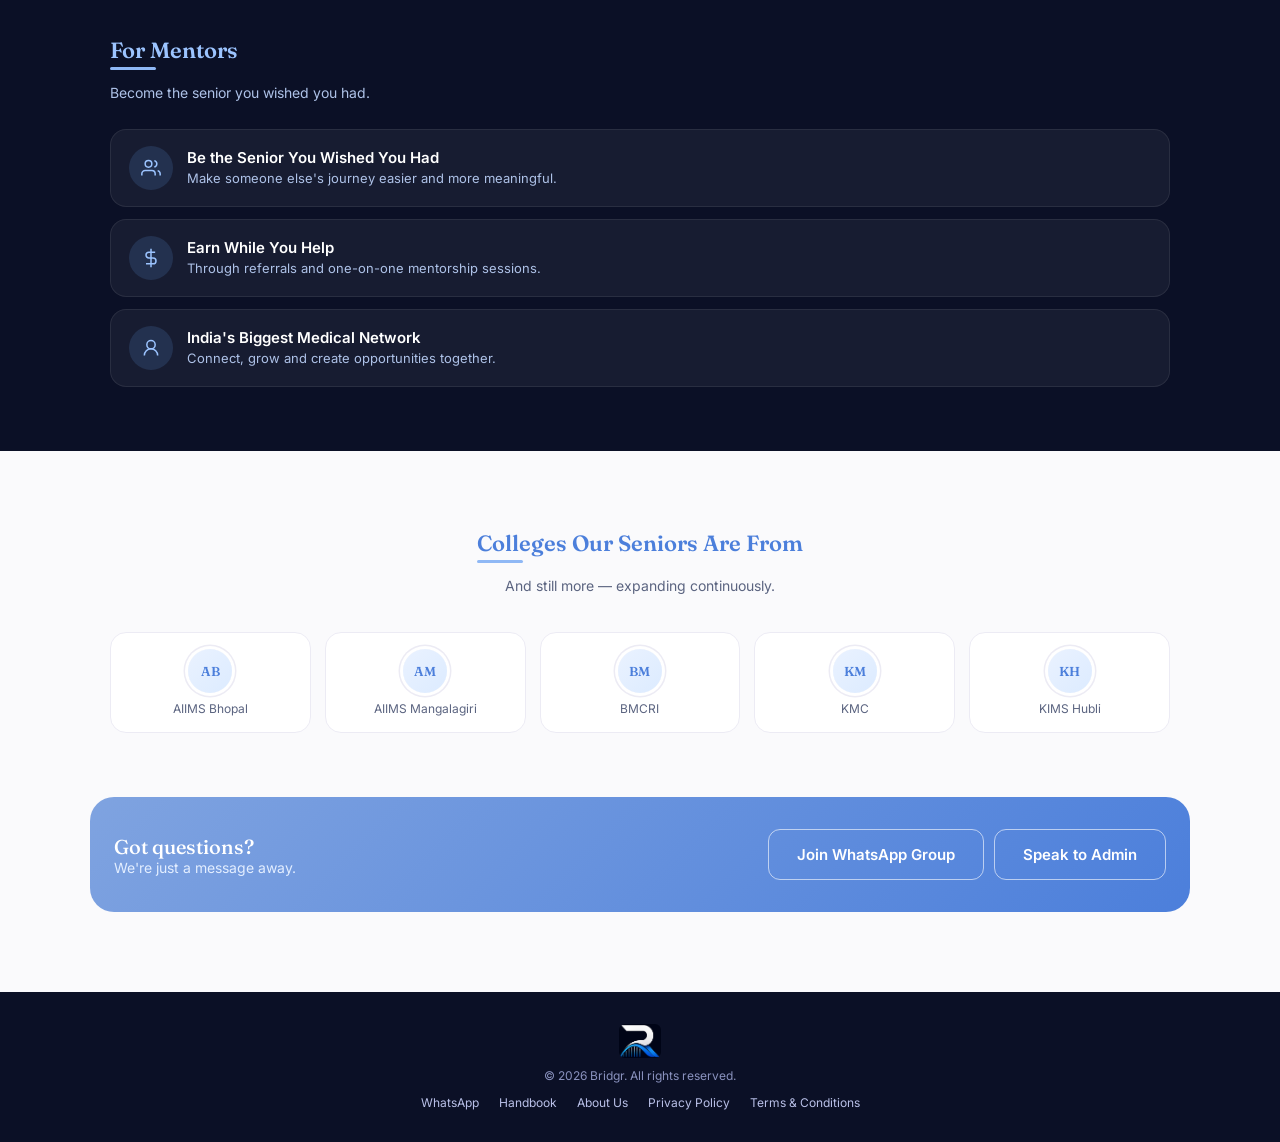
==== commit 2d0fcd40: "Add files via upload" ====
--- a/index.html
+++ b/index.html
@@ -112,8 +112,8 @@
         <a href="index.html">Home</a>
         <a href="aspirants.html">Aspirants</a>
         <a href="mentor.html">Mentors</a>
+        <a href="handbook.html">Handbook</a>
         <a href="about.html">About Us</a>
-        <a href="handbook.html">Handbook</a>
       </div>
       <button class="menu-btn" id="menuBtn" aria-label="Menu">☰</button>
     </nav>
@@ -122,8 +122,8 @@
     <a href="index.html">Home</a>
     <a href="aspirants.html">Aspirants</a>
     <a href="mentor.html">Mentors</a>
+    <a href="handbook.html">Handbook</a>
     <a href="about.html">About Us</a>
-    <a href="handbook.html">Handbook</a>
   </div>
 </header>
 
@@ -301,6 +301,7 @@
     <p>© 2026 Bridgr. All rights reserved.</p>
     <div class="flinks">
       <a href="https://wa.me/919353777094" target="_blank" rel="noreferrer">WhatsApp</a>
+      <a href="handbook.html">Handbook</a>
       <a href="about.html">About Us</a>
       <a href="#">Privacy Policy</a>
       <a href="#">Terms &amp; Conditions</a>
